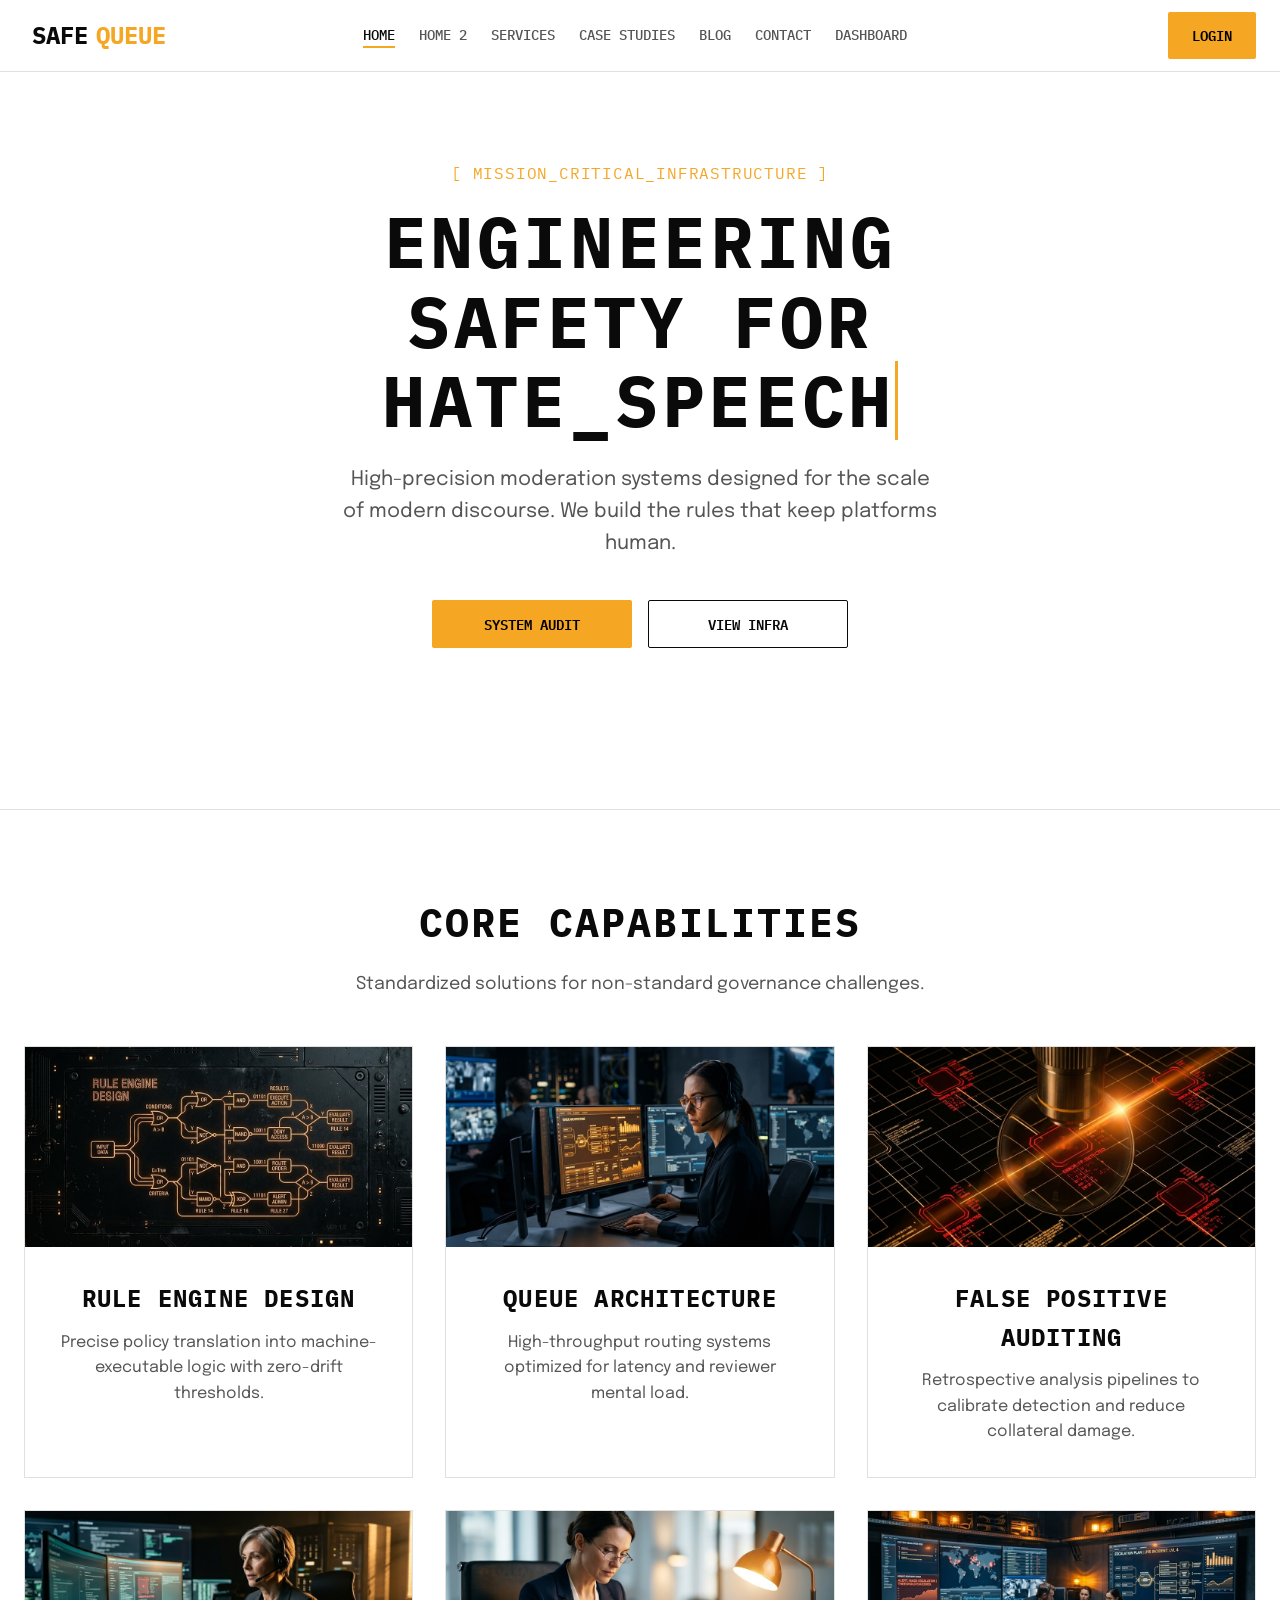
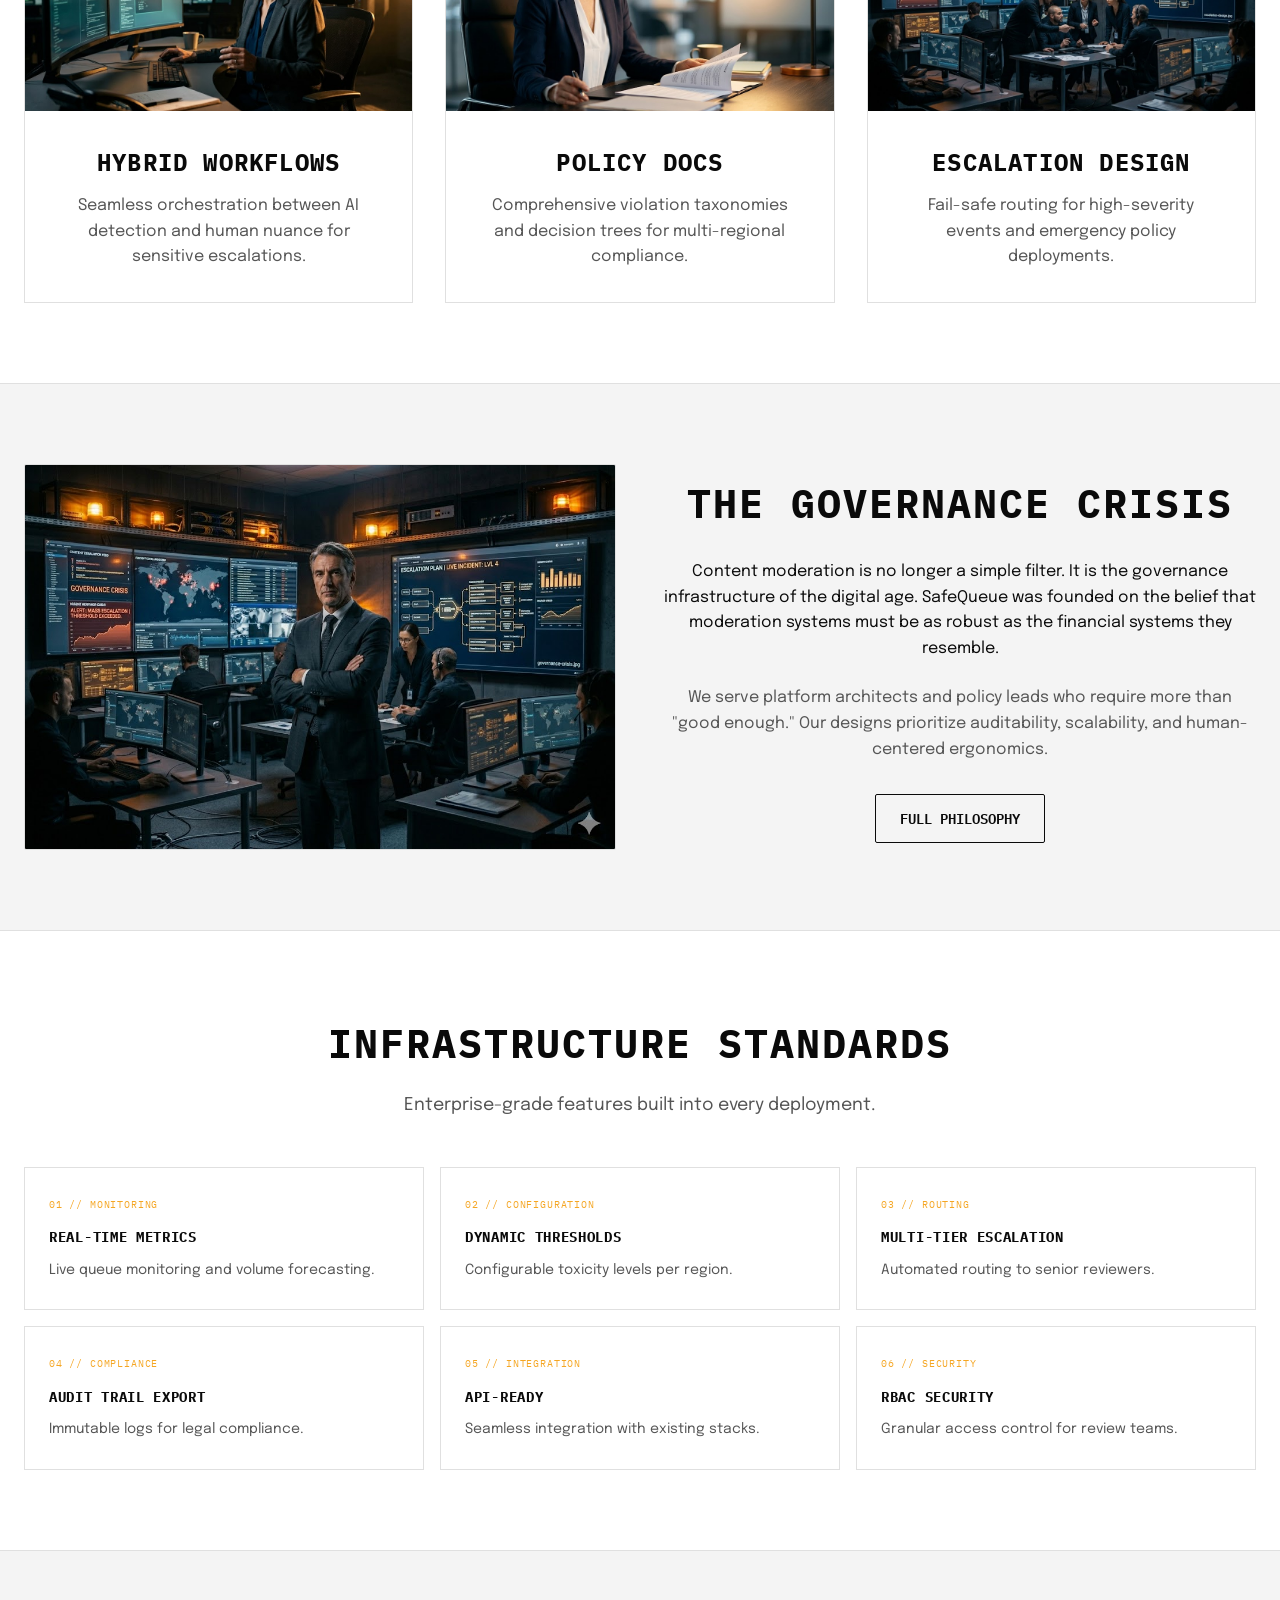
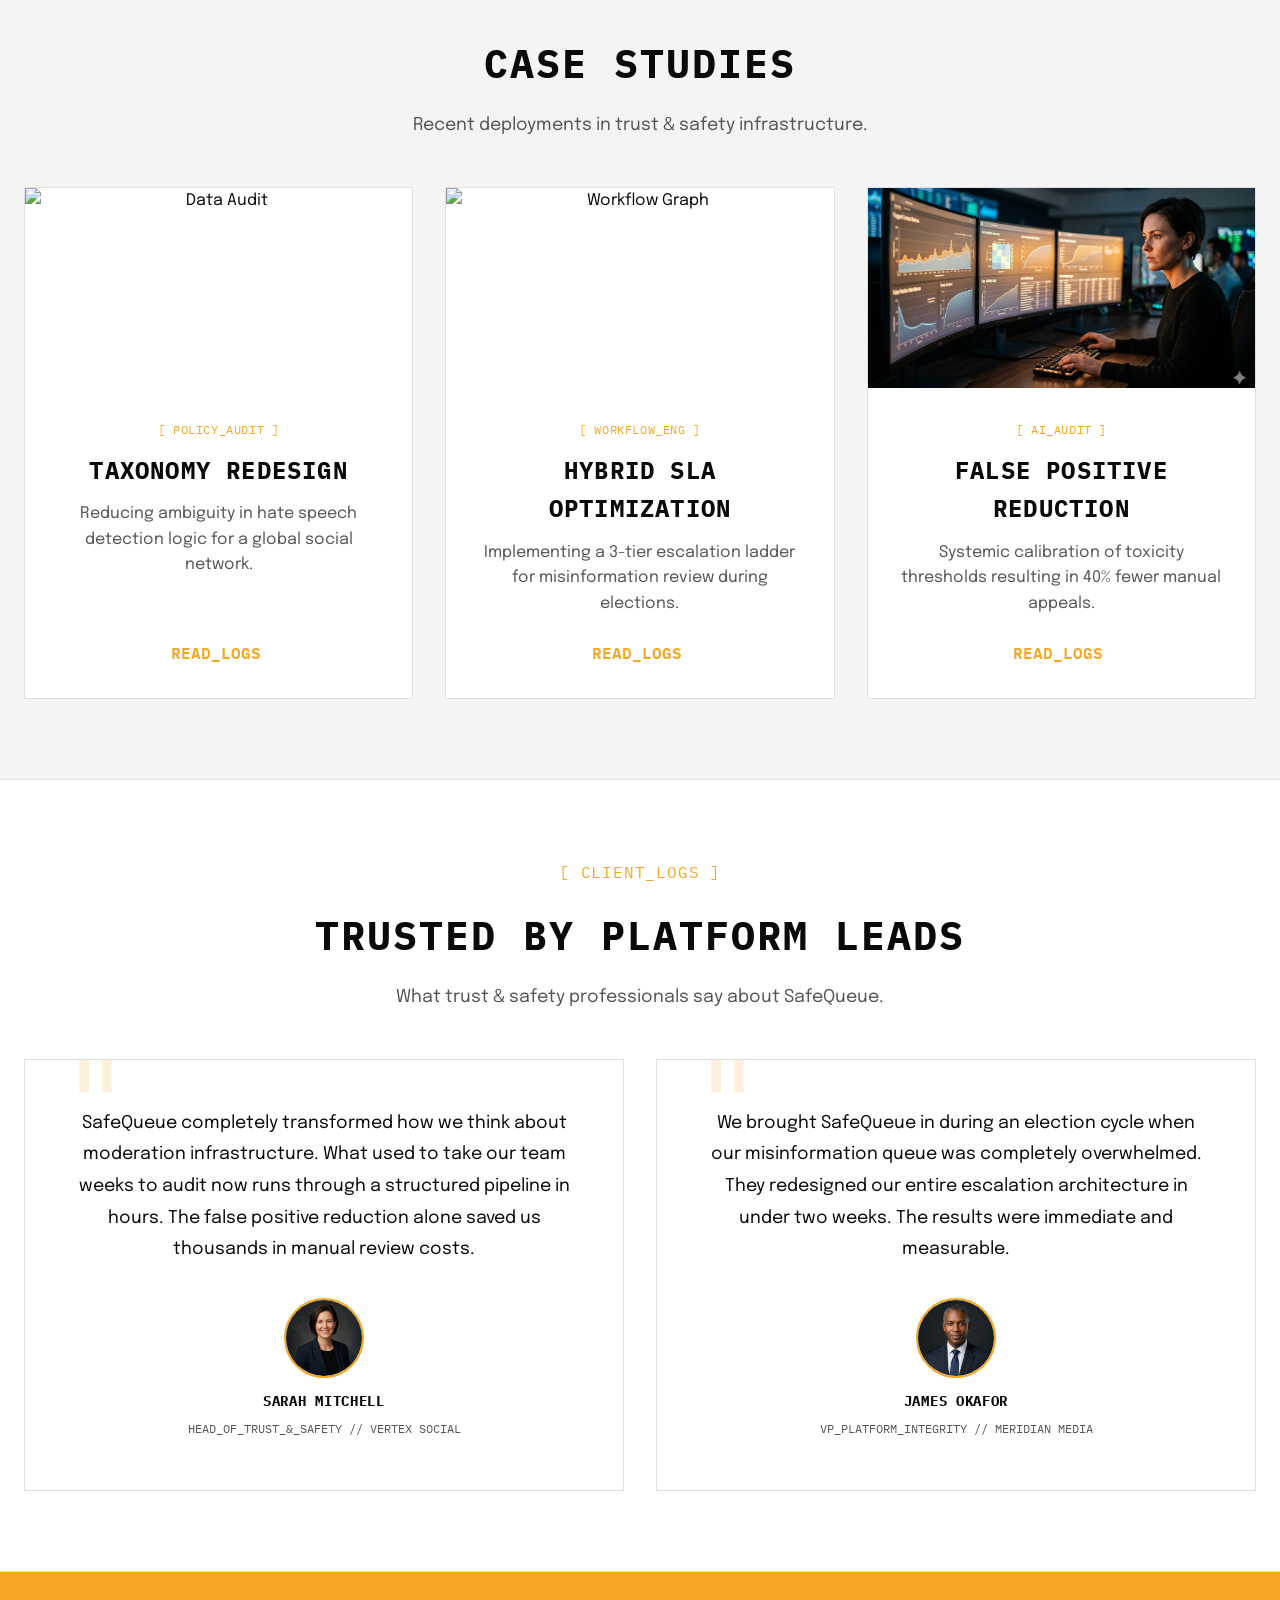
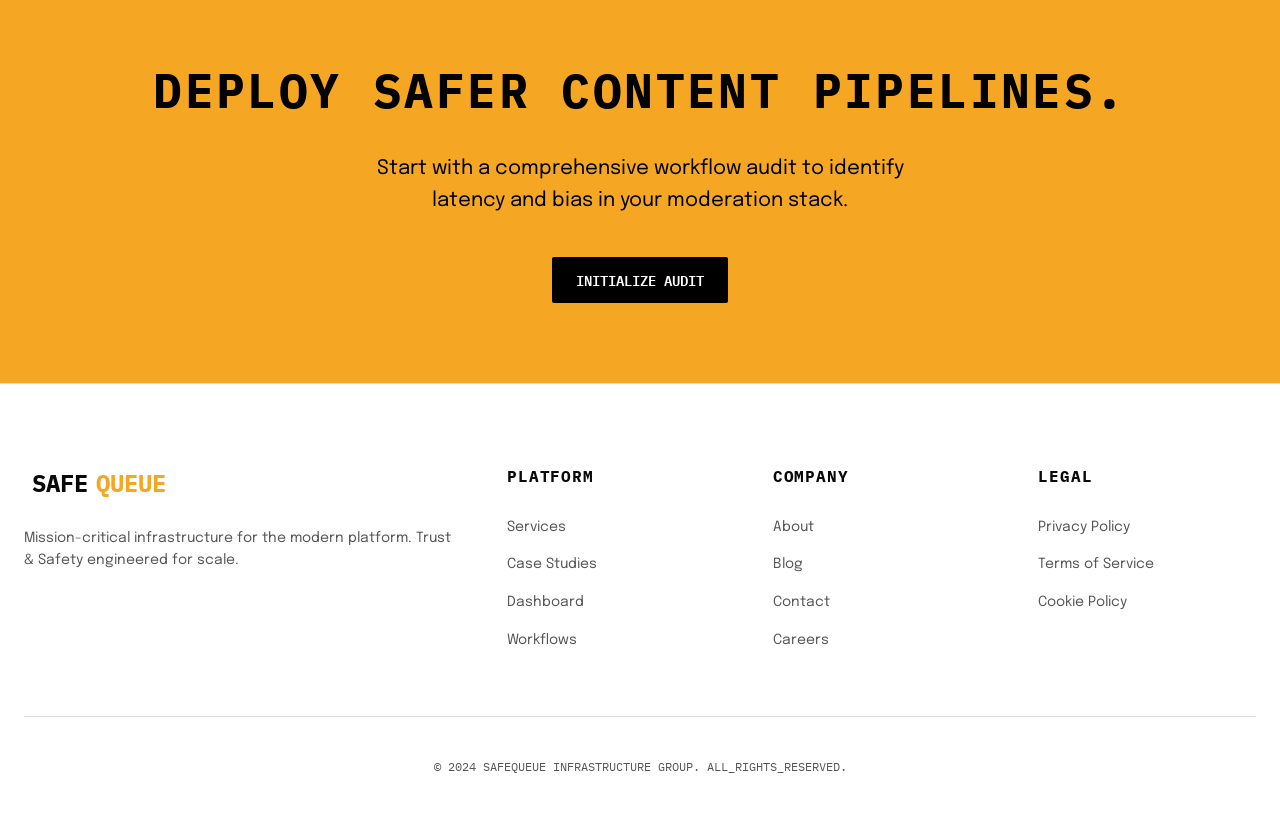
==== index.html @ 22e78319 "first" ====
<!DOCTYPE html>
<html lang="en">

<head>
    <meta charset="UTF-8">
    <meta name="viewport" content="width=device-width, initial-scale=1.0">
    <title>SafeQueue | Industrial Content Moderation System Design</title>
    <meta name="description"
        content="SafeQueue provides mission-critical content moderation infrastructure and hybrid human-AI workflow design for platform safety.">

    <!-- Fonts & Icons -->
    <script src="https://unpkg.com/@phosphor-icons/web"></script>
    <link rel="stylesheet" href="assets/css/style.css">
    <link rel="stylesheet" href="assets/css/rtl.css">
</head>

<body>

    <!-- Navbar -->
    <nav class="navbar">
        <div class="container">
            <a href="index.html" class="logo">
                <i class="ph-bold ph-shield-check"></i>
                SAFE<span>QUEUE</span>
            </a>

            <ul class="nav-links">
                <li><a href="index.html" class="nav-link active">Home</a></li>
                <li><a href="home2.html" class="nav-link">Home 2</a></li>
                <li><a href="services.html" class="nav-link">Services</a></li>
                <li><a href="case-studies.html" class="nav-link">Case Studies</a></li>

                <li><a href="blog.html" class="nav-link">Blog</a></li>
                <li><a href="contact.html" class="nav-link">Contact</a></li>
                <li><a href="dashboard.html" class="nav-link">Dashboard</a></li>
            </ul>

            <div class="nav-actions">
                <button class="icon-btn theme-toggle" aria-label="Toggle Theme">
                    <i class="ph ph-moon"></i>
                </button>
                <button class="icon-btn rtl-toggle" aria-label="Toggle RTL">
                    <i class="ph ph-arrows-left-right"></i>
                </button>
                <a href="login.html" class="btn btn-primary">Login</a>
                <button class="icon-btn hamburger-btn" aria-label="Open Menu">
                    <i class="ph ph-list"></i>
                </button>
            </div>
        </div>
    </nav>

    <!-- Mobile Drawer -->
    <div class="drawer-overlay"></div>
    <div class="drawer">
        <button class="icon-btn drawer-close" style="align-self: flex-end;">
            <i class="ph ph-x"></i>
        </button>
        <div class="drawer-links">
            <a href="index.html" class="drawer-link active">Home</a>
            <a href="home2.html" class="drawer-link">Home 2</a>
            <a href="services.html" class="drawer-link">Services</a>
            <a href="case-studies.html" class="drawer-link">Case Studies</a>
            <a href="blog.html" class="drawer-link">Blog</a>
            <a href="contact.html" class="drawer-link">Contact</a>
            <a href="dashboard.html" class="drawer-link">Dashboard</a>
            <a href="login.html" class="btn btn-primary" style="margin-top: 24px; text-align: center;">Login</a>
        </div>
        <div class="drawer-actions" style="margin-top: auto; display: flex; gap: 16px;">
            <button class="icon-btn theme-toggle"><i class="ph ph-moon"></i></button>
            <button class="icon-btn rtl-toggle"><i class="ph ph-arrows-left-right"></i></button>
        </div>
    </div>

    <main>
        <!-- Hero Section -->
        <section class="hero"
            style="min-height: 90vh; display: flex; align-items: center; background-color: var(--bg-primary); border-bottom: var(--border);">
            <div class="container">
                <div style="max-width: 800px; margin: 0 auto; text-align: center;">
                    <p class="font-mono hero-tag"
                        style="color: var(--color-primary); margin-bottom: 16px; font-size: clamp(0.75rem, 4vw, 1rem);">
                        [
                        MISSION_CRITICAL_INFRASTRUCTURE ]</p>
                    <h1 class="hero-title"
                        style="font-size: clamp(1.8rem, 8vw, 4.5rem); line-height: 1.1; margin-bottom: 24px;">
                        Engineering Safety for <br>
                        <span class="typewriter-text" id="typewriter"></span>
                    </h1>
                    <p
                        style="font-size: 1.25rem; color: var(--text-secondary); margin-bottom: 40px; max-width: 600px; margin-left: auto; margin-right: auto;">
                        High-precision moderation systems designed for the scale of modern discourse.
                        We build the rules that keep platforms human.
                    </p>
                    <div style="display: flex; gap: 16px; flex-wrap: wrap; justify-content: center;">
                        <a href="services.html" class="btn btn-primary" style="width: 200px;">System Audit</a>
                        <a href="case-studies.html" class="btn btn-outline" style="width: 200px;">View
                            Infra</a>
                    </div>
                </div>
            </div>
        </section>

        <!-- Services Overview -->
        <section class="services">
            <div class="container">
                <div class="section-header">
                    <h2>Core Capabilities</h2>
                    <p>Standardized solutions for non-standard governance challenges.</p>
                </div>
                <div class="card-grid">
                    <div class="card" style="padding: 0; align-items: stretch; text-align: center; overflow: hidden;">
                        <img src="assets/images/rule-engine.jpg" alt="Rule Engine Design"
                            style="width: 100%; height: 200px; object-fit: cover;">
                        <div style="padding: 32px;">
                            <h3 style="margin-bottom: 12px;">Rule Engine Design</h3>
                            <p>Precise policy translation into machine-executable logic with zero-drift thresholds.</p>
                        </div>
                    </div>
                    <div class="card" style="padding: 0; align-items: stretch; text-align: center; overflow: hidden;">
                        <img src="assets/images/queue-architecture.jpg" alt="Queue Architecture"
                            style="width: 100%; height: 200px; object-fit: cover;">
                        <div style="padding: 32px;">
                            <h3 style="margin-bottom: 12px;">Queue Architecture</h3>
                            <p>High-throughput routing systems optimized for latency and reviewer mental load.</p>
                        </div>
                    </div>
                    <div class="card" style="padding: 0; align-items: stretch; text-align: center; overflow: hidden;">
                        <img src="assets/images/false-positive.jpg" alt="False Positive Auditing"
                            style="width: 100%; height: 200px; object-fit: cover;">
                        <div style="padding: 32px;">
                            <h3 style="margin-bottom: 12px;">False Positive Auditing</h3>
                            <p>Retrospective analysis pipelines to calibrate detection and reduce collateral damage.</p>
                        </div>
                    </div>
                    <div class="card" style="padding: 0; align-items: stretch; text-align: center; overflow: hidden;">
                        <img src="assets/images/hybrid-workflows.jpg" alt="Hybrid Workflows"
                            style="width: 100%; height: 200px; object-fit: cover;">
                        <div style="padding: 32px;">
                            <h3 style="margin-bottom: 12px;">Hybrid Workflows</h3>
                            <p>Seamless orchestration between AI detection and human nuance for sensitive escalations.
                            </p>
                        </div>
                    </div>
                    <div class="card" style="padding: 0; align-items: stretch; text-align: center; overflow: hidden;">
                        <img src="assets/images/policy-docs.jpg" alt="Policy Docs"
                            style="width: 100%; height: 200px; object-fit: cover;">
                        <div style="padding: 32px;">
                            <h3 style="margin-bottom: 12px;">Policy Docs</h3>
                            <p>Comprehensive violation taxonomies and decision trees for multi-regional compliance.</p>
                        </div>
                    </div>
                    <div class="card" style="padding: 0; align-items: stretch; text-align: center; overflow: hidden;">
                        <img src="assets/images/escalation-design.jpg" alt="Escalation Design"
                            style="width: 100%; height: 200px; object-fit: cover;">
                        <div style="padding: 32px;">
                            <h3 style="margin-bottom: 12px;">Escalation Design</h3>
                            <p>Fail-safe routing for high-severity events and emergency policy deployments.</p>
                        </div>
                    </div>
                </div>
            </div>
        </section>

        <!-- About / Mission -->
        <section
            style="background-color: var(--bg-secondary); border-top: var(--border); border-bottom: var(--border);">
            <div class="container"
                style="display: grid; grid-template-columns: repeat(auto-fit, minmax(300px, 1fr)); gap: 48px; align-items: center;">
                <div>
                    <img src="assets/images/governance-crisis.jpg" alt="The Governance Crisis"
                        style="border: var(--border); border-radius: var(--radius);">
                </div>
                <div style="text-align: center;">
                    <h2 style="font-size: 2.5rem; margin-bottom: 24px;">The Governance Crisis</h2>
                    <p style="margin-bottom: 24px;">
                        Content moderation is no longer a simple filter. It is the governance infrastructure of the
                        digital age. SafeQueue was founded on the belief that moderation systems must be as robust as
                        the financial systems they resemble.
                    </p>
                    <p style="margin-bottom: 32px; color: var(--text-secondary);">
                        We serve platform architects and policy leads who require more than "good enough." Our designs
                        prioritize auditability, scalability, and human-centered ergonomics.
                    </p>
                    <a href="about.html" class="btn btn-outline">Full Philosophy</a>
                </div>
            </div>
        </section>
        <!-- Platform Features -->
        <section>
            <div class="container">
                <div class="section-header">
                    <h2>Infrastructure Standards</h2>
                    <p>Enterprise-grade features built into every deployment.</p>
                </div>
                <div class="grid-3-col">

                    <div class="feat-card">
                        <span class="feat-num">01 // MONITORING</span>
                        <h4 class="feat-title">Real-time Metrics</h4>
                        <p class="feat-desc">Live queue monitoring and volume forecasting.</p>
                    </div>
                    <div class="feat-card">
                        <span class="feat-num">02 // CONFIGURATION</span>
                        <h4 class="feat-title">Dynamic Thresholds</h4>
                        <p class="feat-desc">Configurable toxicity levels per region.</p>
                    </div>
                    <div class="feat-card">
                        <span class="feat-num">03 // ROUTING</span>
                        <h4 class="feat-title">Multi-tier Escalation</h4>
                        <p class="feat-desc">Automated routing to senior reviewers.</p>
                    </div>
                    <div class="feat-card">
                        <span class="feat-num">04 // COMPLIANCE</span>
                        <h4 class="feat-title">Audit Trail Export</h4>
                        <p class="feat-desc">Immutable logs for legal compliance.</p>
                    </div>
                    <div class="feat-card">
                        <span class="feat-num">05 // INTEGRATION</span>
                        <h4 class="feat-title">API-Ready</h4>
                        <p class="feat-desc">Seamless integration with existing stacks.</p>
                    </div>
                    <div class="feat-card">
                        <span class="feat-num">06 // SECURITY</span>
                        <h4 class="feat-title">RBAC Security</h4>
                        <p class="feat-desc">Granular access control for review teams.</p>
                    </div>

                </div>
            </div>
        </section>
        <!-- Portfolio Preview -->
        <section style="background-color: var(--bg-secondary); border-top: var(--border);">
            <div class="container">
                <div class="section-header">
                    <h2>Case Studies</h2>
                    <p>Recent deployments in trust & safety infrastructure.</p>
                </div>
                <div class="card-grid portfolio-grid">
                    <div class="card"
                        style="padding: 0; align-items: stretch; text-align: center; overflow: hidden; display: flex; flex-direction: column;">
                        <img src="https://images.unsplash.com/photo-1551288049-bebda4e38f71?auto=format&fit=crop&q=80&w=800"
                            alt="Data Audit" style="width: 100%; height: 200px; object-fit: cover;">
                        <div
                            style="padding: 32px; display: flex; flex-direction: column; flex: 1; align-items: center;">
                            <span class="font-mono" style="font-size: 0.75rem; color: var(--color-primary);">[
                                POLICY_AUDIT ]</span>
                            <h3 style="margin: 12px 0;">Taxonomy Redesign</h3>
                            <p style="margin-bottom: 24px; flex: 1;">Reducing ambiguity in hate speech detection logic
                                for a global social network.</p>
                            <a href="case-studies.html" class="read-logs-link">READ_LOGS <i
                                    class="ph ph-arrow-right"></i></a>
                        </div>
                    </div>
                    <div class="card"
                        style="padding: 0; align-items: stretch; text-align: center; overflow: hidden; display: flex; flex-direction: column;">
                        <img src="https://images.unsplash.com/photo-1460925895917-afdab827c52f?auto=format&fit=crop&q=80&w=800"
                            alt="Workflow Graph" style="width: 100%; height: 200px; object-fit: cover;">
                        <div
                            style="padding: 32px; display: flex; flex-direction: column; flex: 1; align-items: center;">
                            <span class="font-mono" style="font-size: 0.75rem; color: var(--color-primary);">[
                                WORKFLOW_ENG ]</span>
                            <h3 style="margin: 12px 0;">Hybrid SLA Optimization</h3>
                            <p style="margin-bottom: 24px; flex: 1;">Implementing a 3-tier escalation ladder for
                                misinformation review during elections.</p>
                            <a href="case-studies.html" class="read-logs-link">READ_LOGS <i
                                    class="ph ph-arrow-right"></i></a>
                        </div>
                    </div>
                    <div class="card"
                        style="padding: 0; align-items: stretch; text-align: center; overflow: hidden; display: flex; flex-direction: column;">
                        <img src="assets/images/false-positive-reduction.jpg" alt="False Positive Reduction"
                            style="width: 100%; height: 200px; object-fit: cover;">
                        <div
                            style="padding: 32px; display: flex; flex-direction: column; flex: 1; align-items: center;">
                            <span class="font-mono" style="font-size: 0.75rem; color: var(--color-primary);">[ AI_AUDIT
                                ]</span>
                            <h3 style="margin: 12px 0;">False Positive Reduction</h3>
                            <p style="margin-bottom: 24px; flex: 1;">Systemic calibration of toxicity thresholds
                                resulting in 40% fewer manual appeals.</p>
                            <a href="case-studies.html" class="read-logs-link">READ_LOGS <i
                                    class="ph ph-arrow-right"></i></a>
                        </div>
                    </div>
                </div>
            </div>
        </section>

        <!-- Testimonials -->
        <section style="border-top: var(--border); border-bottom: var(--border);">
            <div class="container">
                <div class="section-header">
                    <span class="font-mono" style="color: var(--color-primary);">[ CLIENT_LOGS ]</span>
                    <h2 style="margin-top: 16px;">Trusted by Platform Leads</h2>
                    <p>What trust & safety professionals say about SafeQueue.</p>
                </div>
                <div
                    style="display: grid; grid-template-columns: repeat(auto-fit, minmax(300px, 1fr)); gap: 32px; align-items: stretch;">

                    <div class="testimonial-card" style="text-align: center; display: flex; flex-direction: column;">
                        <p class="testimonial-quote" style="flex: 1;">
                            SafeQueue completely transformed how we think about moderation infrastructure. What used to
                            take our team weeks to audit now runs through a structured pipeline in hours. The false
                            positive reduction alone saved us thousands in manual review costs.
                        </p>
                        <div class="testimonial-author" style="flex-direction: column; align-items: center; gap: 12px;">
                            <img src="assets/images/testimonial-sarah.jpg" alt="Sarah Mitchell">
                            <div class="testimonial-author-info">
                                <h4>Sarah Mitchell</h4>
                                <span>HEAD_OF_TRUST_&_SAFETY // VERTEX SOCIAL</span>
                            </div>
                        </div>
                    </div>

                    <div class="testimonial-card" style="text-align: center; display: flex; flex-direction: column;">
                        <p class="testimonial-quote" style="flex: 1;">
                            We brought SafeQueue in during an election cycle when our misinformation queue was
                            completely overwhelmed. They redesigned our entire escalation architecture in under two
                            weeks. The results were immediate and measurable.
                        </p>
                        <div class="testimonial-author" style="flex-direction: column; align-items: center; gap: 12px;">
                            <img src="assets/images/testimonial-james.jpg" alt="James Okafor">
                            <div class="testimonial-author-info">
                                <h4>James Okafor</h4>
                                <span>VP_PLATFORM_INTEGRITY // MERIDIAN MEDIA</span>
                            </div>
                        </div>
                    </div>

                </div>
            </div>
        </section>
        <!-- CTA Section -->
        <section style="background-color: var(--color-primary); color: #000; text-align: center;">
            <div class="container">
                <h2 style="font-size: clamp(2rem, 6vw, 3rem); margin-bottom: 24px;">Deploy safer content pipelines.</h2>
                <p
                    style="font-size: 1.25rem; margin-bottom: 40px; max-width: 600px; margin-left: auto; margin-right: auto;">
                    Start with a comprehensive workflow audit to identify latency and bias in your moderation stack.
                </p>
                <a href="contact.html" class="btn cta-btn">Initialize Audit</a>
            </div>
        </section>
    </main>

    <!-- Footer -->
    <footer class="footer">
        <div class="container">
            <div class="footer-grid">
                <div class="footer-col">
                    <a href="index.html" class="logo" style="margin-bottom: 24px;">
                        <i class="ph-bold ph-shield-check"></i>
                        SAFE<span>QUEUE</span>
                    </a>
                    <p style="color: var(--text-secondary); font-size: 0.875rem; margin-bottom: 24px;">
                        Mission-critical infrastructure for the modern platform. Trust & Safety engineered for scale.
                    </p>
                    <div style="display: flex; gap: 16px;">
                        <a href="#" class="icon-btn"><i class="ph ph-linkedin-logo"></i></a>
                        <a href="#" class="icon-btn"><i class="ph ph-github-logo"></i></a>
                        <a href="#" class="icon-btn"><i class="ph ph-twitter-logo"></i></a>
                    </div>
                </div>
                <div class="footer-col">
                    <h4>PLATFORM</h4>
                    <ul class="footer-links">
                        <li><a href="services.html" class="footer-link">Services</a></li>
                        <li><a href="case-studies.html" class="footer-link">Case Studies</a></li>
                        <li><a href="dashboard.html" class="footer-link">Dashboard</a></li>
                        <li><a href="dashboard.html" class="footer-link">Workflows</a></li>
                    </ul>
                </div>
                <div class="footer-col">
                    <h4>COMPANY</h4>
                    <ul class="footer-links">
                        <li><a href="about.html" class="footer-link">About</a></li>
                        <li><a href="blog.html" class="footer-link">Blog</a></li>
                        <li><a href="contact.html" class="footer-link">Contact</a></li>
                        <li><a href="#" class="footer-link">Careers</a></li>
                    </ul>
                </div>
                <div class="footer-col">
                    <h4>LEGAL</h4>
                    <ul class="footer-links">
                        <li><a href="#" class="footer-link">Privacy Policy</a></li>
                        <li><a href="#" class="footer-link">Terms of Service</a></li>
                        <li><a href="#" class="footer-link">Cookie Policy</a></li>
                    </ul>
                </div>
            </div>
            <div class="footer-bottom">
                <p>&copy; 2024 SAFEQUEUE INFRASTRUCTURE GROUP. ALL_RIGHTS_RESERVED.</p>
            </div>
        </div>
    </footer>

    <script src="assets/js/main.js"></script>
    <script>
        // Typewriter Effect
        const words = ["HATE_SPEECH", "MISINFORMATION", "CSAM_DETECTION", "HARASSMENT"];
        let wordIndex = 0;
        let charIndex = 0;
        let isDeleting = false;
        const typewriterElement = document.getElementById('typewriter');

        function type() {
            const currentWord = words[wordIndex];
            if (isDeleting) {
                charIndex--;
            } else {
                charIndex++;
            }

            typewriterElement.textContent = currentWord.substring(0, charIndex);

            let typeSpeed = 150;
            if (isDeleting) typeSpeed /= 2;

            if (!isDeleting && charIndex === currentWord.length) {
                typeSpeed = 2000;
                isDeleting = true;
            } else if (isDeleting && charIndex === 0) {
                isDeleting = false;
                wordIndex = (wordIndex + 1) % words.length;
                typeSpeed = 500;
            }

            setTimeout(type, typeSpeed);
        }

        document.addEventListener('DOMContentLoaded', type);
    </script>
</body>

</html>
---- assets/css/style.css ----
/* 
  SafeQueue - Industrial/Utilitarian Design System
  Maintained by: Senior UI/UX Designer & Frontend Developer
*/

@import url('https://fonts.googleapis.com/css2?family=IBM+Plex+Mono:wght@400;500;600&family=Epilogue:wght@300;400;500;600;700&display=swap');

:root {
  /* Colors */
  --bg-primary: #FFFFFF;
  --bg-secondary: #F4F4F4;
  --text-primary: #0A0A0A;
  --text-secondary: #555555;
  --color-primary: #F5A623;
  /* Electric Amber */
  --color-accent: #00C48C;
  /* Safety Green */
  --color-error: #E63946;
  /* Alert Red */

  /* Borders & Spacing */
  --border: 1px solid #E0E0E0;
  --border-dim: 1px solid #F0F0F0;
  --radius: 2px;
  /* Sharp, Industrial */
  --shadow: 0 4px 12px rgba(0, 0, 0, 0.05);
  --gap: 8px;
  /* Base unit */

  /* Typography */
  --font-display: 'IBM Plex Mono', monospace;
  --font-body: 'Epilogue', sans-serif;

  /* Transitions */
  --transition: 0.3s cubic-bezier(0.25, 0.46, 0.45, 0.94);
}

[data-theme="dark"] {
  --bg-primary: #000000;
  --bg-secondary: #111111;
  --text-primary: #F0F0F0;
  --text-secondary: #888888;
  --border: 1px solid #222222;
  --border-dim: 1px solid #1A1A1A;
  --shadow: 0 4px 12px rgba(0, 0, 0, 0.6);
}

/* Base Reset */
* {
  margin: 0;
  padding: 0;
  box-sizing: border-box;
  transition: background-color var(--transition), color var(--transition), border-color var(--transition);
}

html {
  scroll-behavior: smooth;
  font-size: 16px;
}

body {
  background-color: var(--bg-primary);
  color: var(--text-primary);
  font-family: var(--font-body);
  line-height: 1.6;
  overflow-x: hidden;
}

h1,
h2,
h3,
h4,
.font-mono {
  font-family: var(--font-display);
  text-transform: uppercase;
  letter-spacing: 0.05em;
}

a {
  text-decoration: none;
  color: inherit;
  transition: var(--transition);
}

ul {
  list-style: none;
}

img {
  max-width: 100%;
  display: block;
}

button,
.btn {
  cursor: pointer;
  border: none;
  outline: none;
  font-family: var(--font-display);
  font-weight: 600;
  padding: 12px 24px;
  border-radius: var(--radius);
  transition: var(--transition);
  display: inline-flex;
  align-items: center;
  justify-content: center;
  gap: 8px;
  text-transform: uppercase;
  font-size: 0.875rem;
}

.btn-primary {
  background-color: var(--color-primary);
  color: #000;
}

.btn-primary:hover {
  filter: brightness(1.1);
  transform: translateY(-2px);
}

.btn-outline {
  background-color: transparent;
  border: 1px solid var(--text-primary);
  color: var(--text-primary);
}

.btn-outline:hover {
  background-color: var(--text-primary);
  color: var(--bg-primary);
}

/* Layout Utilities */
.container {
  max-width: 1280px;
  margin: 0 auto;
  padding: 0 24px;
}

section {
  padding: 80px 0;
}

.section-header {
  text-align: center;
  margin-bottom: 48px;
  max-width: 700px;
  margin-left: auto;
  margin-right: auto;
}

.section-header h2 {
  font-size: 2.5rem;
  margin-bottom: 16px;
}

.section-header p {
  color: var(--text-secondary);
  font-size: 1.1rem;
}

/* Navbar */
.navbar {
  position: fixed;
  top: 0;
  left: 0;
  width: 100%;
  height: 72px;
  background-color: var(--bg-primary);
  border-bottom: var(--border);
  z-index: 1000;
  display: flex;
  align-items: center;
  backdrop-filter: blur(8px);
}

.navbar .container {
  display: flex;
  justify-content: space-between;
  align-items: center;
  width: 100%;
}

.logo {
  font-family: var(--font-display);
  font-weight: 700;
  font-size: 1.5rem;
  display: flex;
  align-items: center;
  gap: 8px;
}

.logo span {
  color: var(--color-primary);
}

.nav-links {
  display: flex;
  gap: 24px;
  align-items: center;
}

.nav-link {
  font-family: var(--font-display);
  font-size: 0.875rem;
  font-weight: 500;
  text-transform: uppercase;
  color: var(--text-secondary);
  position: relative;
}

.nav-link:hover,
.nav-link.active {
  color: var(--text-primary);
}

.nav-link.active::after {
  content: '';
  position: absolute;
  bottom: -4px;
  inset-inline-start: 0;
  width: 100%;
  height: 2px;
  background-color: var(--color-primary);
}

.nav-actions {
  display: flex;
  align-items: center;
  gap: 16px;
}

.icon-btn {
  background: none;
  border: none;
  color: var(--text-primary);
  font-size: 1.25rem;
  display: flex;
  align-items: center;
  justify-content: center;
  padding: 8px;
  border-radius: var(--radius);
}

.icon-btn:hover {
  background-color: var(--bg-secondary);
}

/* Hamburger & Drawer */
.hamburger-btn {
  display: none;
}

.drawer {
  position: fixed;
  top: 0;
  right: -100%;
  width: 300px;
  height: 100%;
  background-color: var(--bg-primary);
  box-shadow: var(--shadow);
  z-index: 2000;
  padding: 40px 24px;
  transition: right 0.4s ease;
  display: flex;
  flex-direction: column;
  gap: 32px;
}

[dir="rtl"] .drawer {
  right: auto;
  left: -100%;
  transition: left 0.4s ease;
}

.drawer.open {
  right: 0;
}

[dir="rtl"] .drawer.open {
  left: 0;
}

.drawer-overlay {
  position: fixed;
  top: 0;
  left: 0;
  width: 100%;
  height: 100%;
  background-color: rgba(0, 0, 0, 0.5);
  backdrop-filter: blur(4px);
  z-index: 1500;
  display: none;
}

.drawer-overlay.active {
  display: block;
}

.drawer-links {
  display: flex;
  flex-direction: column;
  gap: 20px;
}

.drawer-link {
  font-family: var(--font-display);
  font-size: 1.25rem;
  text-transform: uppercase;
}

/* Cards */
.card-grid {
  display: grid;
  grid-template-columns: repeat(auto-fit, minmax(300px, 1fr));
  gap: 32px;
}

.engagement-grid,
.process-grid,
.outcomes-grid,
.contact-grid {
  display: grid;
  grid-template-columns: repeat(3, 1fr);
  gap: 24px;
}

.outcomes-grid {
  grid-template-columns: 1fr 1fr;
  gap: 64px;
  align-items: center;
}

.contact-grid {
  grid-template-columns: 1fr 1fr;
  gap: 80px;
  align-items: start;
}

.card {
  background-color: var(--bg-primary);
  border: var(--border);
  padding: 40px;
  display: flex;
  flex-direction: column;
  align-items: center;
  text-align: center;
  height: 100%;
}

.card:hover {
  border-color: var(--color-primary);
}

.card-icon {
  font-size: 2.5rem;
  color: var(--color-primary);
  margin-bottom: 24px;
}

.card h3 {
  font-size: 1.5rem;
  margin-bottom: 16px;
}

.card p {
  color: var(--text-secondary);
}

/* Footer */
.footer {
  background-color: var(--bg-primary);
  border-top: var(--border);
  padding-top: 80px;
  padding-bottom: 40px;
}

.footer-grid {
  display: grid;
  grid-template-columns: 2fr 1fr 1fr 1fr;
  gap: 48px;
  margin-bottom: 64px;
}

.footer-col h4 {
  margin-bottom: 24px;
  font-size: 1rem;
}

.footer-links {
  display: flex;
  flex-direction: column;
  gap: 12px;
}

.footer-link {
  color: var(--text-secondary);
  font-size: 0.875rem;
}

.footer-link:hover {
  color: var(--color-primary);
}

.footer-bottom {
  border-top: var(--border);
  padding-top: 40px;
  text-align: center;
  color: var(--text-secondary);
  font-family: var(--font-display);
  font-size: 0.75rem;
}

/* Auth Pages */
.auth-wrapper {
  min-height: 100vh;
  display: flex;
  align-items: center;
  justify-content: center;
  padding: 24px;
}

.auth-card {
  width: 100%;
  max-width: 400px;
  background-color: var(--bg-primary);
  border: var(--border);
  padding: 40px;
}

.auth-header {
  text-align: center;
  margin-bottom: 32px;
}

.form-group {
  margin-bottom: 20px;
}

.form-group label {
  display: block;
  font-family: var(--font-display);
  font-size: 0.75rem;
  margin-bottom: 8px;
  text-transform: uppercase;
}

.form-input {
  width: 100%;
  padding: 12px;
  border: var(--border);
  background-color: var(--bg-secondary);
  color: var(--text-primary);
  font-family: var(--font-body);
  border-radius: var(--radius);
}

.form-input:focus {
  outline: none;
  border-color: var(--color-primary);
}

.auth-divider {
  display: flex;
  align-items: center;
  gap: 16px;
  margin: 24px 0;
  color: var(--text-secondary);
  font-size: 0.75rem;
  text-transform: uppercase;
  font-family: var(--font-display);
}

.auth-divider::before,
.auth-divider::after {
  content: '';
  flex: 1;
  height: 1px;
  background-color: var(--border-dim);
}

.social-auth {
  display: flex;
  flex-direction: column;
  gap: 12px;
}

.google-btn {
  background-color: #fff;
  color: #000;
  border: 1px solid #ddd;
}

.google-btn:hover {
  background-color: #f8f8f8;
  border-color: #ccc;
  transform: translateY(-2px);
}

.apple-btn {
  background-color: #000;
  color: #fff;
  border: 1px solid #000;
}

.apple-btn:hover {
  filter: brightness(0.9);
  transform: translateY(-2px);
}

[data-theme="dark"] .apple-btn {
  background-color: #fff;
  color: #000;
  border: 1px solid #fff;
}

[data-theme="dark"] .apple-btn:hover {
  filter: brightness(1.1);
  transform: translateY(-2px);
}

.auth-link {
  color: var(--color-primary);
  text-decoration: none;
  font-weight: 500;
  transition: var(--transition);
}

.auth-link:hover {
  text-decoration: underline;
  filter: brightness(1.1);
}

.auth-card p a:hover {
  text-decoration: underline;
  filter: brightness(1.2);
}

.email-btn {
  background-color: var(--bg-secondary);
  color: var(--text-primary);
}

/* Animations */
@keyframes blink {
  50% {
    border-color: transparent;
  }
}

.typewriter-text {
  display: inline-block;
  border-right: 3px solid var(--color-primary);
  animation: blink 0.75s step-end infinite;
}

/* Responsive */
@media (max-width: 1024px) {
  .nav-links {
    display: none;
  }

  .nav-actions .btn {
    display: none;
  }

  .hamburger-btn {
    display: flex;
  }

  .footer-grid {
    grid-template-columns: 1fr 1fr;
  }

  .features-grid,
  .portfolio-grid,
  .process-grid {
    grid-template-columns: repeat(3, 1fr);
  }
}

@media (min-width: 1025px) {
  .hamburger-btn {
    display: none;
  }

  .drawer-actions {
    display: none;
  }
}

@media (max-width: 768px) {
  .section-header h2 {
    font-size: 2rem;
  }

  .footer-grid {
    grid-template-columns: 1fr;
    text-align: center;
  }

  .footer-links {
    align-items: center;
  }

  .features-grid,
  .portfolio-grid,
  .process-grid,
  .contact-grid {
    grid-template-columns: repeat(2, 1fr);
  }

  .contact-grid {
    grid-template-columns: 1fr;
    gap: 48px;
  }

  .features-grid .card:nth-child(3),
  .portfolio-grid .card:nth-child(3),
  .process-grid .process-image-card:nth-child(3) {
    grid-column: 1 / span 2;
    width: calc(50% - 16px);
    margin-inline: auto;
  }

  .outcomes-grid {
    grid-template-columns: 1fr;
    gap: 32px;
  }
}

@media (max-width: 360px) {
  .container {
    padding: 0 16px;
  }

  .hero-title {
    font-size: 1.8rem !important;
  }

  .features-grid,
  .portfolio-grid,
  .process-grid {
    grid-template-columns: 1fr;
  }

  .features-grid .card:nth-child(3),
  .portfolio-grid .card:nth-child(3),
  .process-grid .process-image-card:nth-child(3) {
    grid-column: auto;
    width: 100%;
  }

  .engagement-grid {
    grid-template-columns: 1fr;
  }

  .outcome-row {
    flex-direction: column;
    align-items: flex-start;
    gap: 16px;
  }

  .outcome-row div:last-child {
    text-align: left !important;
  }

  .outcome-desc {
    max-width: 100%;
    text-align: left;
  }

  .pricing-card,
  .card,
  .auth-card {
    padding: 24px !important;
  }

  .form-options {
    font-size: 0.75rem !important;
    white-space: nowrap;
  }

  .outcomes-grid img {
    height: 300px !important;
  }

  .case-study-header {
    padding: 24px !important;
  }

  .case-study-content {
    padding: 0 24px !important;
  }

  .case-study-card.open .case-study-content {
    padding: 24px !important;
  }

  /* Auth Page Toggle Fix */
  .floating-toggles {
    top: 12px !important;
    right: 12px !important;
    gap: 8px !important;
  }

  .floating-toggles .icon-btn {
    width: 36px !important;
    height: 36px !important;
    font-size: 1rem !important;
  }

  .auth-wrapper {
    padding-top: 80px !important;
    align-items: flex-start !important;
  }
}

/* Responsive Grid Utilities */
.grid-3-col {
  display: grid;
  grid-template-columns: repeat(3, 1fr);
  gap: 16px;
}

@media (max-width: 992px) {
  .grid-3-col {
    grid-template-columns: repeat(2, 1fr);
  }
}

@media (max-width: 600px) {
  .grid-3-col {
    grid-template-columns: 1fr;
  }
}

.feat-card {
  background-color: var(--bg-primary);
  border: var(--border);
  padding: 28px 24px;
  cursor: default;
  transition: border-color 0.25s, transform 0.25s;
  position: relative;
  overflow: hidden;
}

.feat-card::before {
  content: '';
  position: absolute;
  top: 0;
  left: 0;
  width: 3px;
  height: 0;
  background: var(--color-primary);
  transition: height 0.3s ease;
}

.feat-card:hover {
  border-color: var(--color-primary);
  transform: translateY(-4px);
}

.feat-card:hover::before {
  height: 100%;
}

.feat-num {
  font-family: var(--font-display);
  font-size: 0.65rem;
  color: var(--color-primary);
  letter-spacing: 0.08em;
  margin-bottom: 14px;
  display: block;
}

.feat-title {
  font-size: 0.875rem;
  margin-bottom: 10px;
}

.feat-desc {
  font-size: 0.875rem;
  color: var(--text-secondary);
}

.read-logs-link {
  color: var(--color-primary);
  font-family: var(--font-display);
  font-weight: 600;
  display: inline-flex;
  align-items: center;
  gap: 6px;
  transition: gap 0.3s ease, opacity 0.3s ease;
}

.read-logs-link:hover {
  opacity: 0.75;
  gap: 12px;
}

.testimonial-card {
  background-color: var(--bg-primary);
  border: var(--border);
  padding: 48px;
  position: relative;
  overflow: hidden;
  transition: border-color 0.3s ease, transform 0.3s ease;
}

.testimonial-card::before {
  content: '"';
  position: absolute;
  top: -20px;
  left: 32px;
  font-family: var(--font-display);
  font-size: 8rem;
  color: var(--color-primary);
  opacity: 0.15;
  line-height: 1;
  transition: opacity 0.3s ease;
}

.testimonial-card:hover {
  border-color: var(--color-primary);
  transform: translateY(-6px);
}

.testimonial-card:hover::before {
  opacity: 0.3;
}

.testimonial-quote {
  font-size: 1.1rem;
  line-height: 1.8;
  color: var(--text-primary);
  margin-bottom: 32px;
  position: relative;
  z-index: 1;
}

.testimonial-author {
  display: flex;
  align-items: center;
  gap: 16px;
}

.testimonial-author img {
  width: 80px;
  height: 80px;
  border-radius: 50%;
  object-fit: cover;
  border: 2px solid var(--color-primary);
}

.testimonial-author-info h4 {
  font-size: 0.875rem;
  margin-bottom: 4px;
}

.testimonial-author-info span {
  font-size: 0.75rem;
  color: var(--text-secondary);
  font-family: var(--font-display);
}

.split-hero {
  padding-top: 72px;
  min-height: 100vh;
  display: grid;
  grid-template-columns: 1fr 1fr;
  border-bottom: var(--border);
}

.split-hero-content {
  padding: 80px 10%;
  display: flex;
  flex-direction: column;
  justify-content: center;
  align-items: center;
  text-align: center;
  border-right: var(--border);
}

.split-hero-visual {
  background-color: var(--bg-secondary);
  display: flex;
  align-items: center;
  justify-content: center;
  padding: 40px;
}

@media (max-width: 768px) {
  .split-hero {
    grid-template-columns: 1fr;
  }

  .split-hero-content {
    border-right: none;
    border-bottom: var(--border);
    padding: 60px 24px;
    min-height: auto;
  }

  .split-hero-visual {
    padding: 60px 24px;
  }
}

.cta-btn {
  background-color: #000;
  color: #fff;
  transition: background-color 0.3s ease, color 0.3s ease, transform 0.3s ease;
}

.cta-btn:hover {
  background-color: #fff;
  color: #000;
  transform: translateY(-3px);
}

.stat-card {
  background-color: var(--bg-primary);
  border: var(--border);
  padding: 48px 40px;
  text-align: center;
  position: relative;
  overflow: hidden;
  transition: border-color 0.3s ease, transform 0.3s ease;
}

.stat-card::after {
  content: '';
  position: absolute;
  bottom: 0;
  left: 0;
  width: 0%;
  height: 3px;
  background-color: var(--color-primary);
  transition: width 0.4s ease;
}

.stat-card:hover {
  border-color: var(--color-primary);
  transform: translateY(-6px);
}

.stat-card:hover::after {
  width: 100%;
}

.stat-number {
  font-family: var(--font-display);
  font-size: 3.5rem;
  font-weight: 700;
  color: var(--color-primary);
  line-height: 1;
  margin-bottom: 12px;
  transition: transform 0.3s ease;
}

.stat-card:hover .stat-number {
  transform: scale(1.05);
}

.stat-label {
  font-family: var(--font-display);
  font-size: 0.75rem;
  color: var(--text-secondary);
  letter-spacing: 0.1em;
  margin-bottom: 16px;
}

.stat-desc {
  font-size: 0.875rem;
  color: var(--text-secondary);
  max-width: 200px;
  margin: 0 auto;
}

.process-step {
  text-align: center;
  padding: 32px 24px;
  position: relative;
  flex: 1;
  border-right: var(--border);
  transition: background-color 0.3s ease;
  cursor: default;
}

.process-step:last-child {
  border-right: none;
}

.process-step::after {
  content: '→';
  position: absolute;
  right: -16px;
  top: 32px;
  font-family: var(--font-display);
  font-size: 1.5rem;
  color: var(--color-primary);
}

.process-step:last-child::after {
  display: none;
}

.process-num {
  font-family: var(--font-display);
  font-size: 0.65rem;
  color: var(--color-primary);
  letter-spacing: 0.1em;
  margin-bottom: 12px;
  display: block;
}

.process-title {
  font-family: var(--font-display);
  font-size: 1rem;
  margin-bottom: 8px;
}

.process-desc {
  font-size: 0.8rem;
  color: var(--text-secondary);
  line-height: 1.6;
}



.process-step:hover {
  background-color: var(--bg-secondary);
}

.process-step .process-num {
  transition: color 0.3s ease, letter-spacing 0.3s ease;
}

.process-step:hover .process-num {
  letter-spacing: 0.15em;
}

.process-step .process-title {
  transition: color 0.3s ease;
}

.process-step:hover .process-title {
  color: var(--color-primary);
}

.process-step::before {
  content: '';
  position: absolute;
  top: 0;
  left: 0;
  width: 100%;
  height: 3px;
  background-color: var(--color-primary);
  transform: scaleX(0);
  transition: transform 0.3s ease;
}

.process-step:hover::before {
  transform: scaleX(1);
}

.process-container {
  display: grid;
  grid-template-columns: repeat(4, 1fr);
  border: var(--border);
  border-top: none;
}

@media (max-width: 992px) {
  .process-container {
    grid-template-columns: 1fr 1fr;
  }

  .process-step {
    border-right: none;
    border-bottom: var(--border);
  }

  .process-step:nth-child(odd) {
    border-right: var(--border);
  }

  .process-step:nth-last-child(-n+2) {
    border-bottom: none;
  }

  .process-step::after {
    display: none;
  }
}

@media (max-width: 600px) {
  .process-container {
    grid-template-columns: 1fr;
  }

  .process-step {
    border-right: none !important;
    border-bottom: var(--border) !important;
  }

  .process-step:last-child {
    border-bottom: none !important;
  }
}


.map-stats-container {
  display: grid;
  grid-template-columns: repeat(4, 1fr);
  gap: 0;
  border: var(--border);
  border-top: none;
}

.map-stat {
  text-align: center;
  padding: 32px 24px;
  border-right: var(--border);
  transition: border-color 0.3s ease, transform 0.3s ease;
  position: relative;
  overflow: hidden;
}

.map-stat:last-child {
  border-right: none;
}

@media (max-width: 768px) {
  .map-stats-container {
    grid-template-columns: 1fr 1fr;
  }

  .map-stat {
    border-bottom: var(--border);
  }

  .map-stat:nth-child(even) {
    border-right: none;
  }

  .map-stat:nth-last-child(-n+2) {
    border-bottom: none;
  }
}

.map-stat::after {
  content: '';
  position: absolute;
  bottom: 0;
  left: 0;
  width: 0%;
  height: 3px;
  background-color: var(--color-primary);
  transition: width 0.4s ease;
}

.map-stat:hover {
  border-color: var(--color-primary);
  transform: translateY(-4px);
}

.map-stat:hover::after {
  width: 100%;
}

.map-stat-number {
  font-family: var(--font-display);
  font-size: clamp(1.75rem, 5vw, 2.5rem);
  font-weight: 700;
  color: var(--color-primary);
  line-height: 1;
  margin-bottom: 8px;
}

.map-stat-label {
  font-family: var(--font-display);
  font-size: 0.7rem;
  color: var(--text-secondary);
  letter-spacing: 0.1em;
}

.stats-grid {
  display: grid;
  grid-template-columns: repeat(3, 1fr);
  gap: 24px;
}

@media (max-width: 600px) {
  .stats-grid {
    grid-template-columns: 1fr;
  }
}

.card-btn {
  font-family: var(--font-display);
  font-size: 0.75rem;
  padding: 10px 24px;
  border: 1px solid var(--text-primary);
  color: var(--text-primary);
  background: transparent;
  letter-spacing: 0.05em;
  transition: background-color 0.3s ease, color 0.3s ease, border-color 0.3s ease;
  display: inline-block;
  margin-top: 20px;
}

.card-btn:hover {
  background-color: var(--color-primary);
  color: #000;
  border-color: var(--color-primary);
}

.pricing-card {
  text-align: center;
  padding: 48px 32px;
  border: var(--border);
  background-color: var(--bg-primary);
  position: relative;
  overflow: hidden;
  transition: border-color 0.3s ease, transform 0.3s ease;
  cursor: default;
}

.pricing-card::before {
  content: '';
  position: absolute;
  top: 0;
  left: 0;
  width: 100%;
  height: 3px;
  background-color: var(--color-primary);
  transform: scaleX(0);
  transition: transform 0.4s ease;
}

.pricing-card::after {
  content: '';
  position: absolute;
  bottom: 0;
  left: 0;
  width: 0%;
  height: 3px;
  background-color: var(--color-primary);
  transition: width 0.4s ease;
}

.pricing-card:hover {
  border-color: var(--color-primary);
  transform: translateY(-6px);
}

.pricing-card:hover::before {
  transform: scaleX(1);
}

.pricing-card:hover::after {
  width: 100%;
}

.pricing-card .pricing-price {
  font-family: var(--font-display);
  font-size: 2rem;
  font-weight: 700;
  color: var(--color-primary);
  margin-top: 16px;
  transition: transform 0.3s ease;
  display: block;
}

.pricing-card:hover .pricing-price {
  transform: scale(1.08);
}

.pricing-card h4 {
  transition: letter-spacing 0.3s ease;
}

.pricing-card:hover h4 {
  letter-spacing: 0.12em;
}

.process-image-card {
  border: var(--border);
  cursor: default;
  display: flex;
  flex-direction: column;
  overflow: hidden;
  transition: border-color 0.3s ease;
}

.process-image-card img {
  width: 100%;
  height: 280px;
  object-fit: cover;
  object-position: top;
  display: block;
  transition: transform 0.5s ease;
}

.process-image-card:hover img {
  transform: scale(1.04);
}

.process-image-content {
  padding: 28px;
  border-top: var(--border);
  flex: 1;
  text-align: center;
  transition: background-color 0.3s ease;
}

.process-image-card:hover {
  border-color: var(--color-primary);
}

.process-image-card:hover .process-image-content {
  background-color: var(--bg-secondary);
}

.process-image-phase {
  font-family: var(--font-display);
  font-size: 0.65rem;
  color: var(--color-primary);
  letter-spacing: 0.12em;
  margin-bottom: 12px;
  display: block;
  transition: letter-spacing 0.3s ease;
}

.process-image-card:hover .process-image-phase {
  letter-spacing: 0.18em;
}

.process-image-title {
  font-family: var(--font-display);
  font-size: 1rem;
  color: var(--text-primary);
  margin-bottom: 12px;
  transition: color 0.3s ease;
}

.process-image-card:hover .process-image-title {
  color: var(--color-primary);
}

.process-image-desc {
  font-size: 0.8rem;
  color: var(--text-secondary);
  line-height: 1.6;
}

.outcome-row {
  display: flex;
  justify-content: space-between;
  align-items: center;
  padding: 24px 0;
  border-bottom: var(--border);
  transition: background-color 0.3s ease, padding 0.3s ease;
  cursor: default;
}

.outcome-row:last-child {
  border-bottom: none;
}

.outcome-row:hover {
  background-color: var(--bg-primary);
  padding: 24px 16px;
}

.outcome-metric {
  font-family: var(--font-display);
  font-size: 2rem;
  font-weight: 700;
  color: var(--color-primary);
  transition: transform 0.3s ease;
}

.outcome-row:hover .outcome-metric {
  transform: scale(1.05);
}

.outcome-label {
  font-family: var(--font-display);
  font-size: 0.7rem;
  color: var(--text-secondary);
  letter-spacing: 0.08em;
  margin-top: 4px;
}

.outcome-desc {
  font-size: 0.875rem;
  color: var(--text-secondary);
  max-width: 280px;
  text-align: right;
}

.outcome-tag {
  font-family: var(--font-display);
  font-size: 0.65rem;
  padding: 4px 10px;
  background-color: var(--color-primary);
  color: #000;
  letter-spacing: 0.05em;
}

/* FAQ Section */
.faq-container {
  max-width: 800px;
  margin: 0 auto;
}

.faq-item {
  border: var(--border);
  margin-bottom: 16px;
  background-color: var(--bg-primary);
  transition: border-color 0.3s ease;
}

.faq-question {
  padding: 24px 32px;
  cursor: pointer;
  display: flex;
  justify-content: space-between;
  align-items: center;
  transition: background-color 0.3s ease;
}

.faq-question:hover {
  background-color: var(--bg-secondary);
}

.faq-item.open {
  border-color: var(--color-primary);
}

.faq-question h4 {
  font-family: var(--font-display);
  font-size: 1rem;
  margin: 0;
  text-transform: uppercase;
  letter-spacing: 0.05em;
}

.faq-answer {
  max-height: 0;
  overflow: hidden;
  transition: max-height 0.5s ease, padding 0.5s ease;
  padding: 0 32px;
  background-color: var(--bg-secondary);
  color: var(--text-secondary);
  font-size: 0.95rem;
  line-height: 1.7;
}

.faq-item.open .faq-answer {
  max-height: 500px;
  padding: 24px 32px;
}

.faq-question i {
  font-size: 1.25rem;
  transition: transform 0.3s ease;
  color: var(--color-primary);
}

.faq-item.open .faq-question i {
  transform: rotate(180deg);
}

@media (max-width: 360px) {
  .faq-question {
    padding: 20px 24px;
  }
  .faq-answer {
    padding: 0 24px;
  }
  .faq-item.open .faq-answer {
    padding: 20px 24px;
  }
}

/* Social Icons */
.social-icon {
  width: 48px;
  height: 48px;
  display: flex;
  align-items: center;
  justify-content: center;
  border: var(--border);
  color: var(--text-primary);
  font-size: 1.25rem;
  transition: all 0.3s ease;
  background-color: transparent;
  text-decoration: none;
}

.social-icon:hover {
  background-color: var(--color-primary);
  color: #000;
  border-color: var(--color-primary);
  transform: translateY(-4px);
}
---- assets/css/rtl.css ----
/* 
  SafeQueue - RTL Overrides
*/

[dir="rtl"] {
  text-align: right;
}

[dir="rtl"] .logo {
  flex-direction: row-reverse;
}

[dir="rtl"] .nav-actions {
  flex-direction: row-reverse;
}

[dir="rtl"] .drawer {
  right: auto;
  left: -100%;
}

[dir="rtl"] .drawer.open {
  right: auto;
  left: 0;
}

/* Logical property fallbacks if needed, though modern browsers handle most */
[dir="rtl"] .nav-link.active::after {
  left: auto;
  right: 0;
}
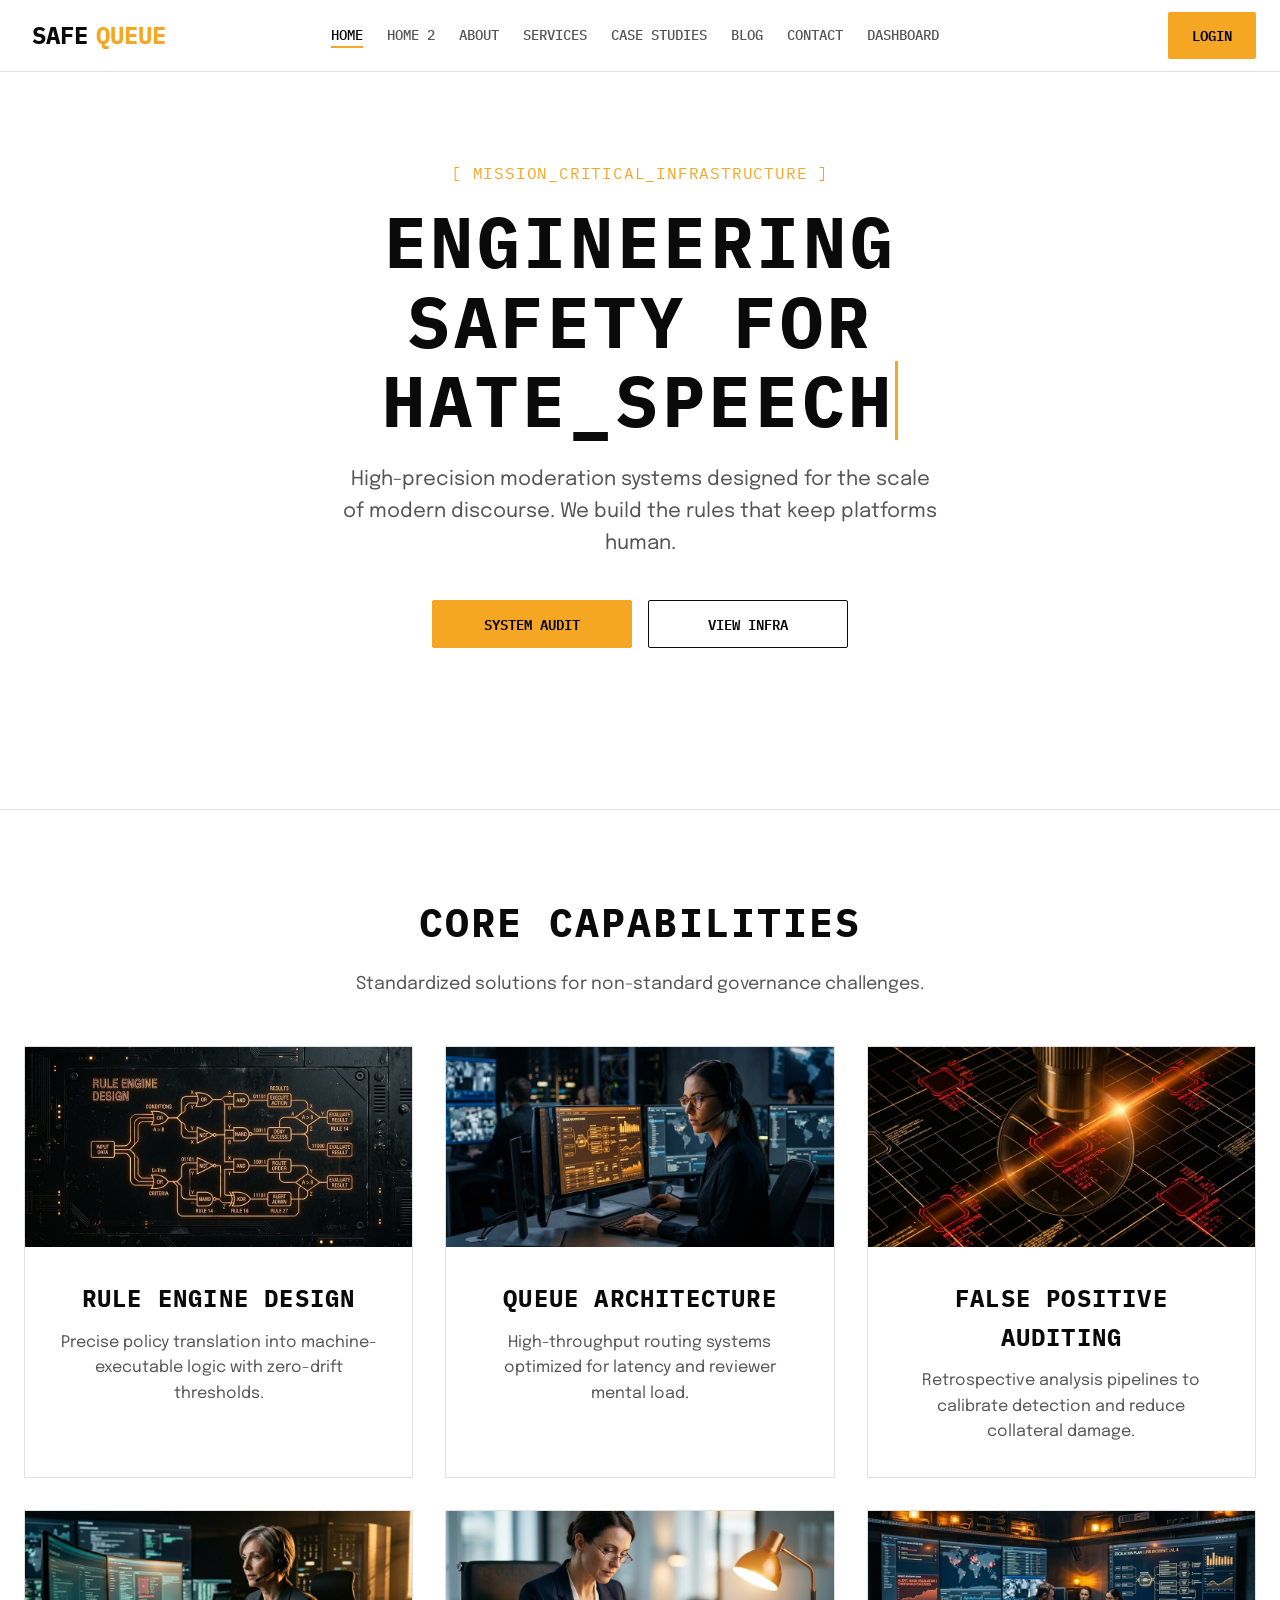
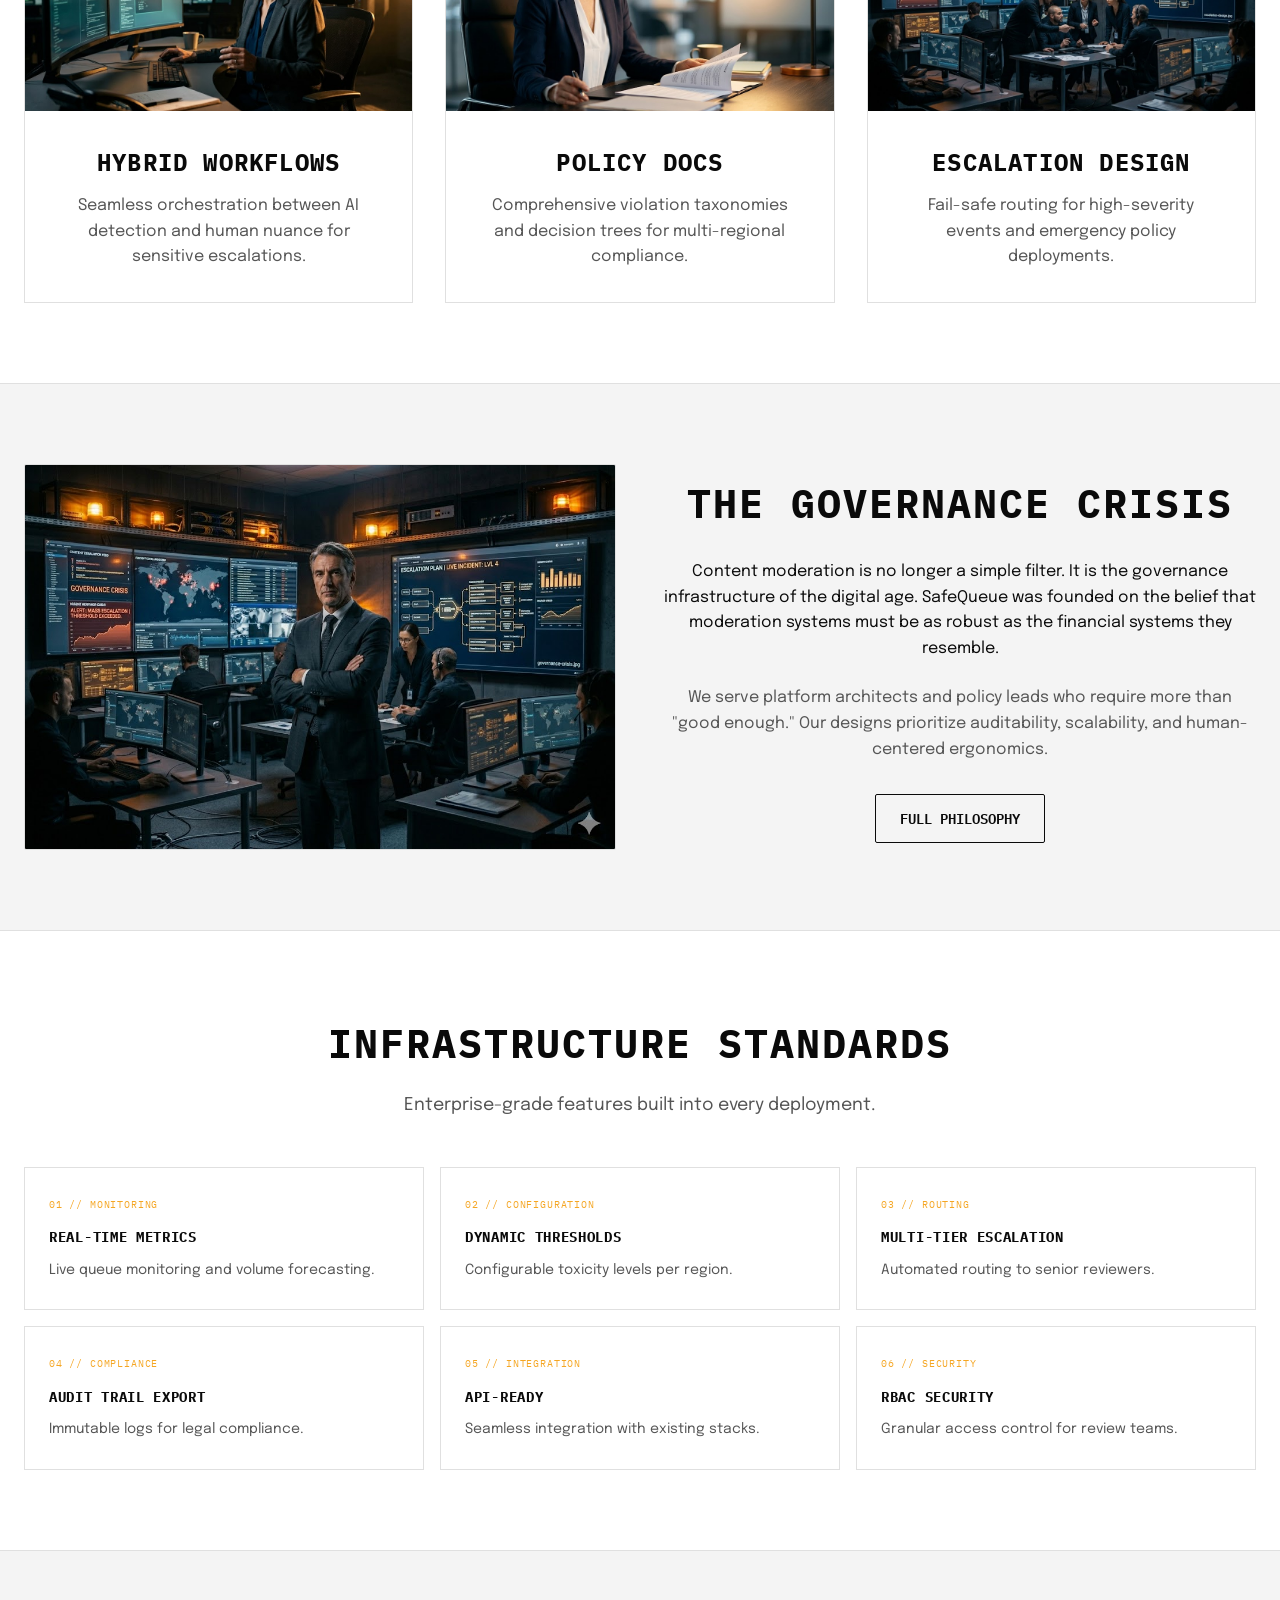
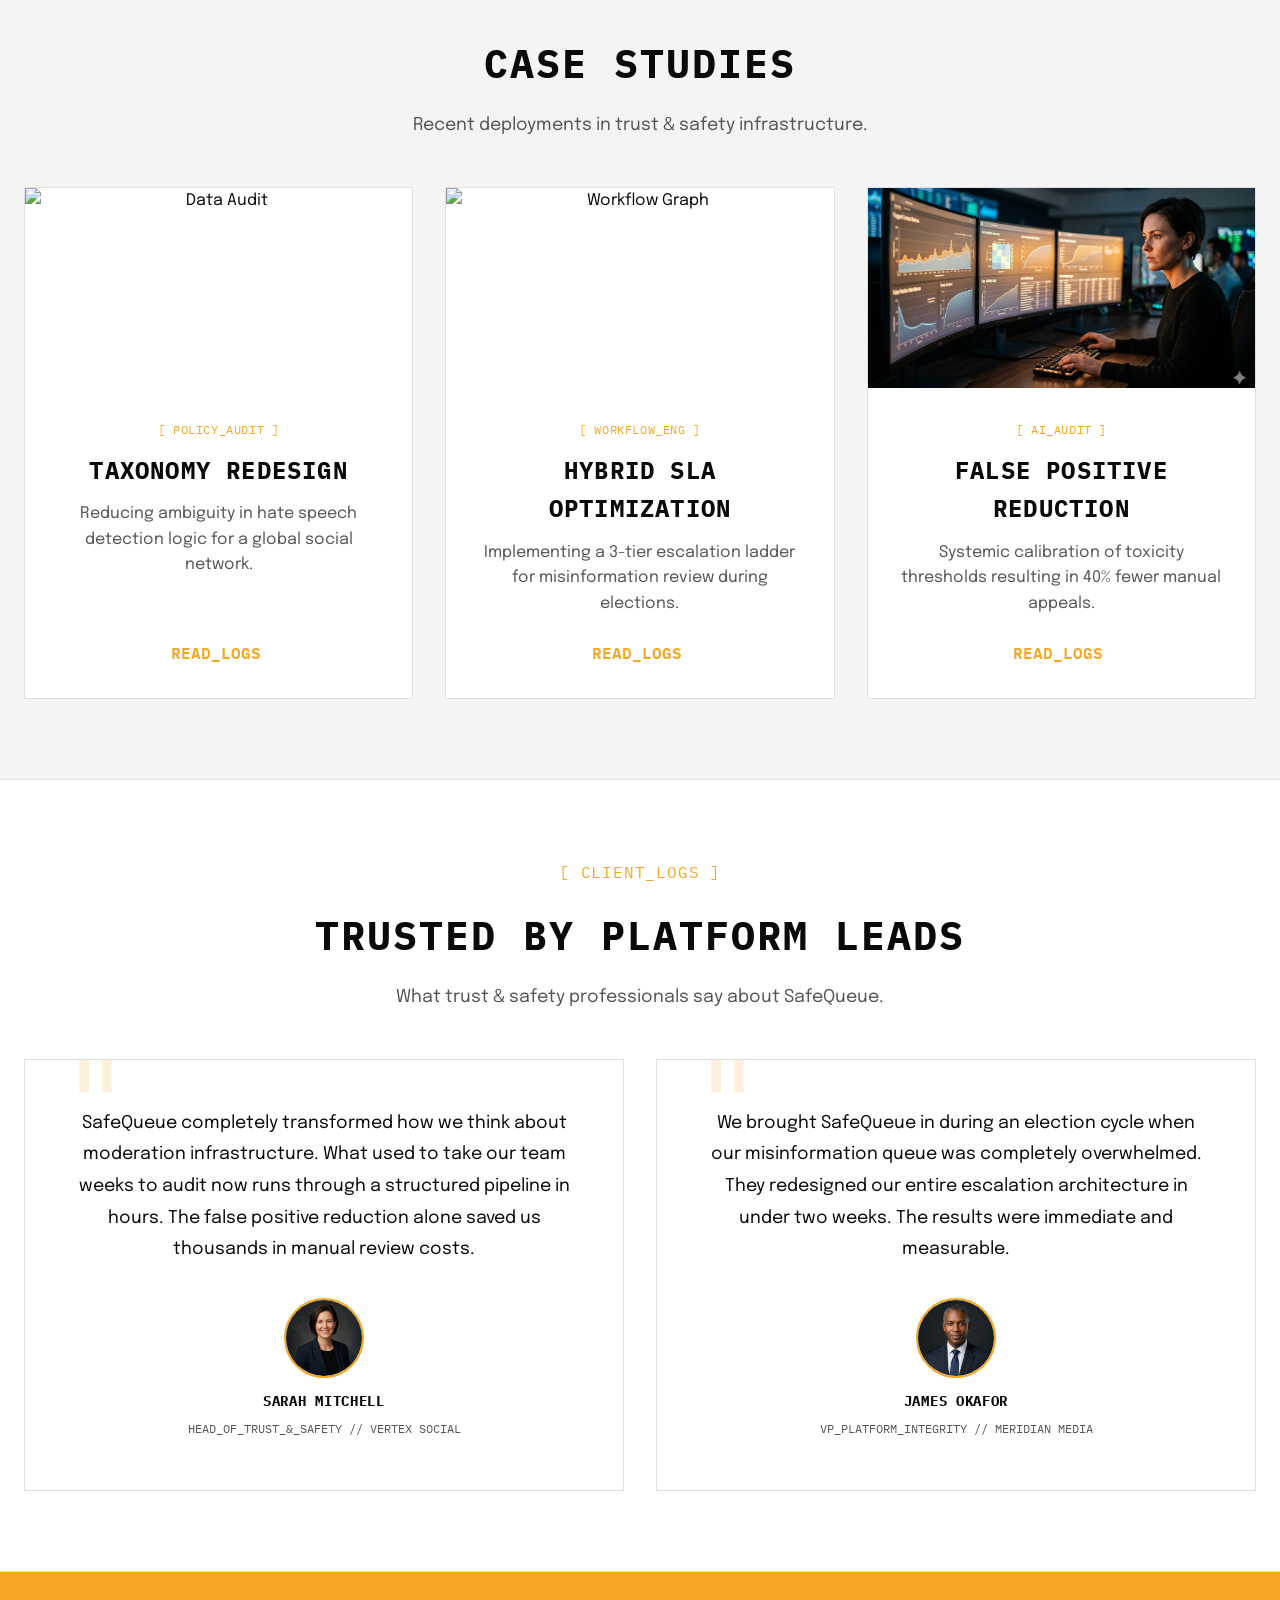
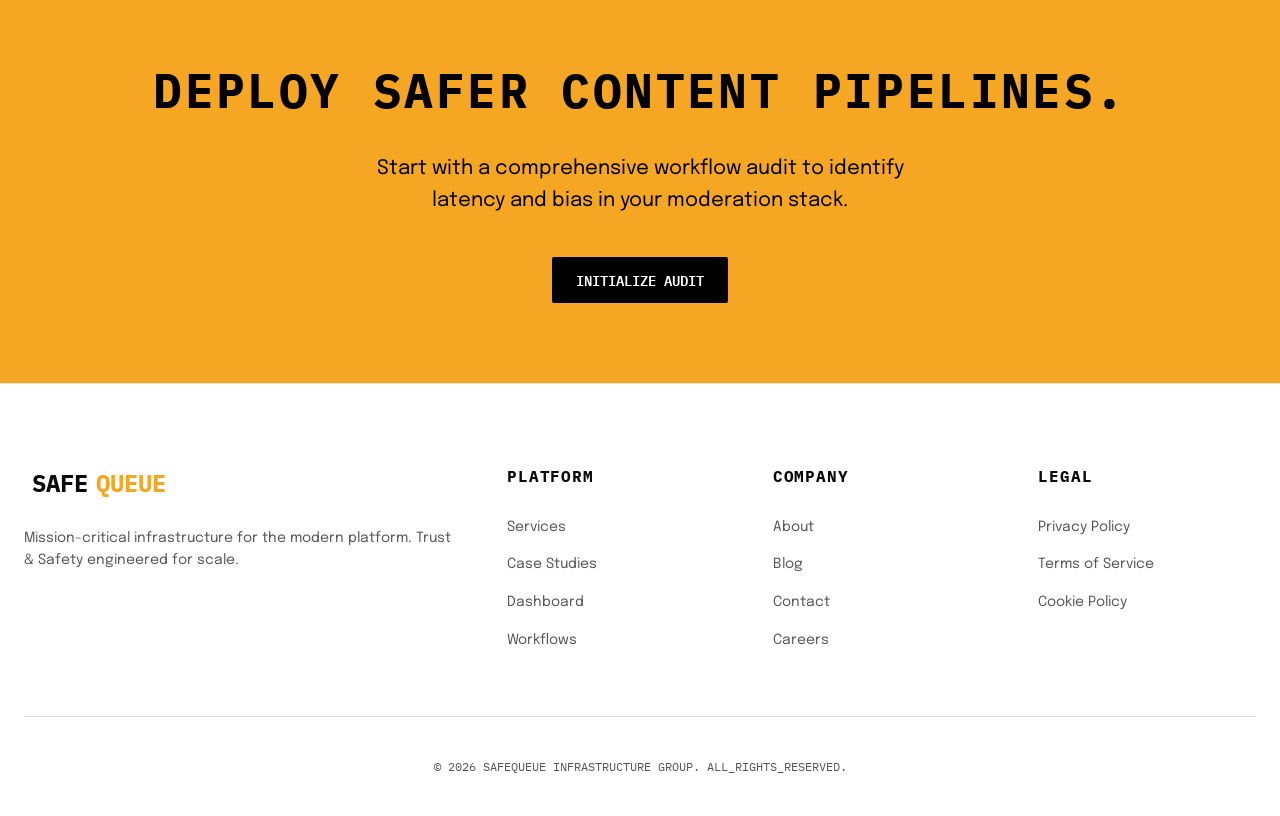
==== commit 19502ba9: "second" ====
--- a/index.html
+++ b/index.html
@@ -12,6 +12,7 @@
     <script src="https://unpkg.com/@phosphor-icons/web"></script>
     <link rel="stylesheet" href="assets/css/style.css">
     <link rel="stylesheet" href="assets/css/rtl.css">
+    <link rel="icon" type="image/svg+xml" href="assets/images/favicon.svg">
 </head>
 
 <body>
@@ -27,6 +28,7 @@
             <ul class="nav-links">
                 <li><a href="index.html" class="nav-link active">Home</a></li>
                 <li><a href="home2.html" class="nav-link">Home 2</a></li>
+                <li><a href="about.html" class="nav-link">About</a></li>
                 <li><a href="services.html" class="nav-link">Services</a></li>
                 <li><a href="case-studies.html" class="nav-link">Case Studies</a></li>
 
@@ -59,6 +61,7 @@
         <div class="drawer-links">
             <a href="index.html" class="drawer-link active">Home</a>
             <a href="home2.html" class="drawer-link">Home 2</a>
+            <a href="about.html" class="drawer-link">About</a>
             <a href="services.html" class="drawer-link">Services</a>
             <a href="case-studies.html" class="drawer-link">Case Studies</a>
             <a href="blog.html" class="drawer-link">Blog</a>
@@ -389,7 +392,7 @@
                 </div>
             </div>
             <div class="footer-bottom">
-                <p>&copy; 2024 SAFEQUEUE INFRASTRUCTURE GROUP. ALL_RIGHTS_RESERVED.</p>
+                <p>&copy; 2026 SAFEQUEUE INFRASTRUCTURE GROUP. ALL_RIGHTS_RESERVED.</p>
             </div>
         </div>
     </footer>
--- a/assets/css/style.css
+++ b/assets/css/style.css
@@ -568,8 +568,13 @@
     display: flex;
   }
 
+  .navbar .nav-actions .theme-toggle,
+  .navbar .nav-actions .rtl-toggle {
+    display: none;
+  }
+
   .footer-grid {
-    grid-template-columns: 1fr 1fr;
+    grid-template-columns: repeat(4, 1fr);
   }
 
   .features-grid,
@@ -595,12 +600,12 @@
   }
 
   .footer-grid {
-    grid-template-columns: 1fr;
-    text-align: center;
+    grid-template-columns: repeat(2, 1fr);
+    text-align: left;
   }
 
   .footer-links {
-    align-items: center;
+    align-items: flex-start;
   }
 
   .features-grid,
@@ -640,8 +645,17 @@
 
   .features-grid,
   .portfolio-grid,
-  .process-grid {
+  .process-grid,
+  .footer-grid {
     grid-template-columns: 1fr;
+  }
+
+  .footer-grid {
+    text-align: center;
+  }
+
+  .footer-links {
+    align-items: center;
   }
 
   .features-grid .card:nth-child(3),
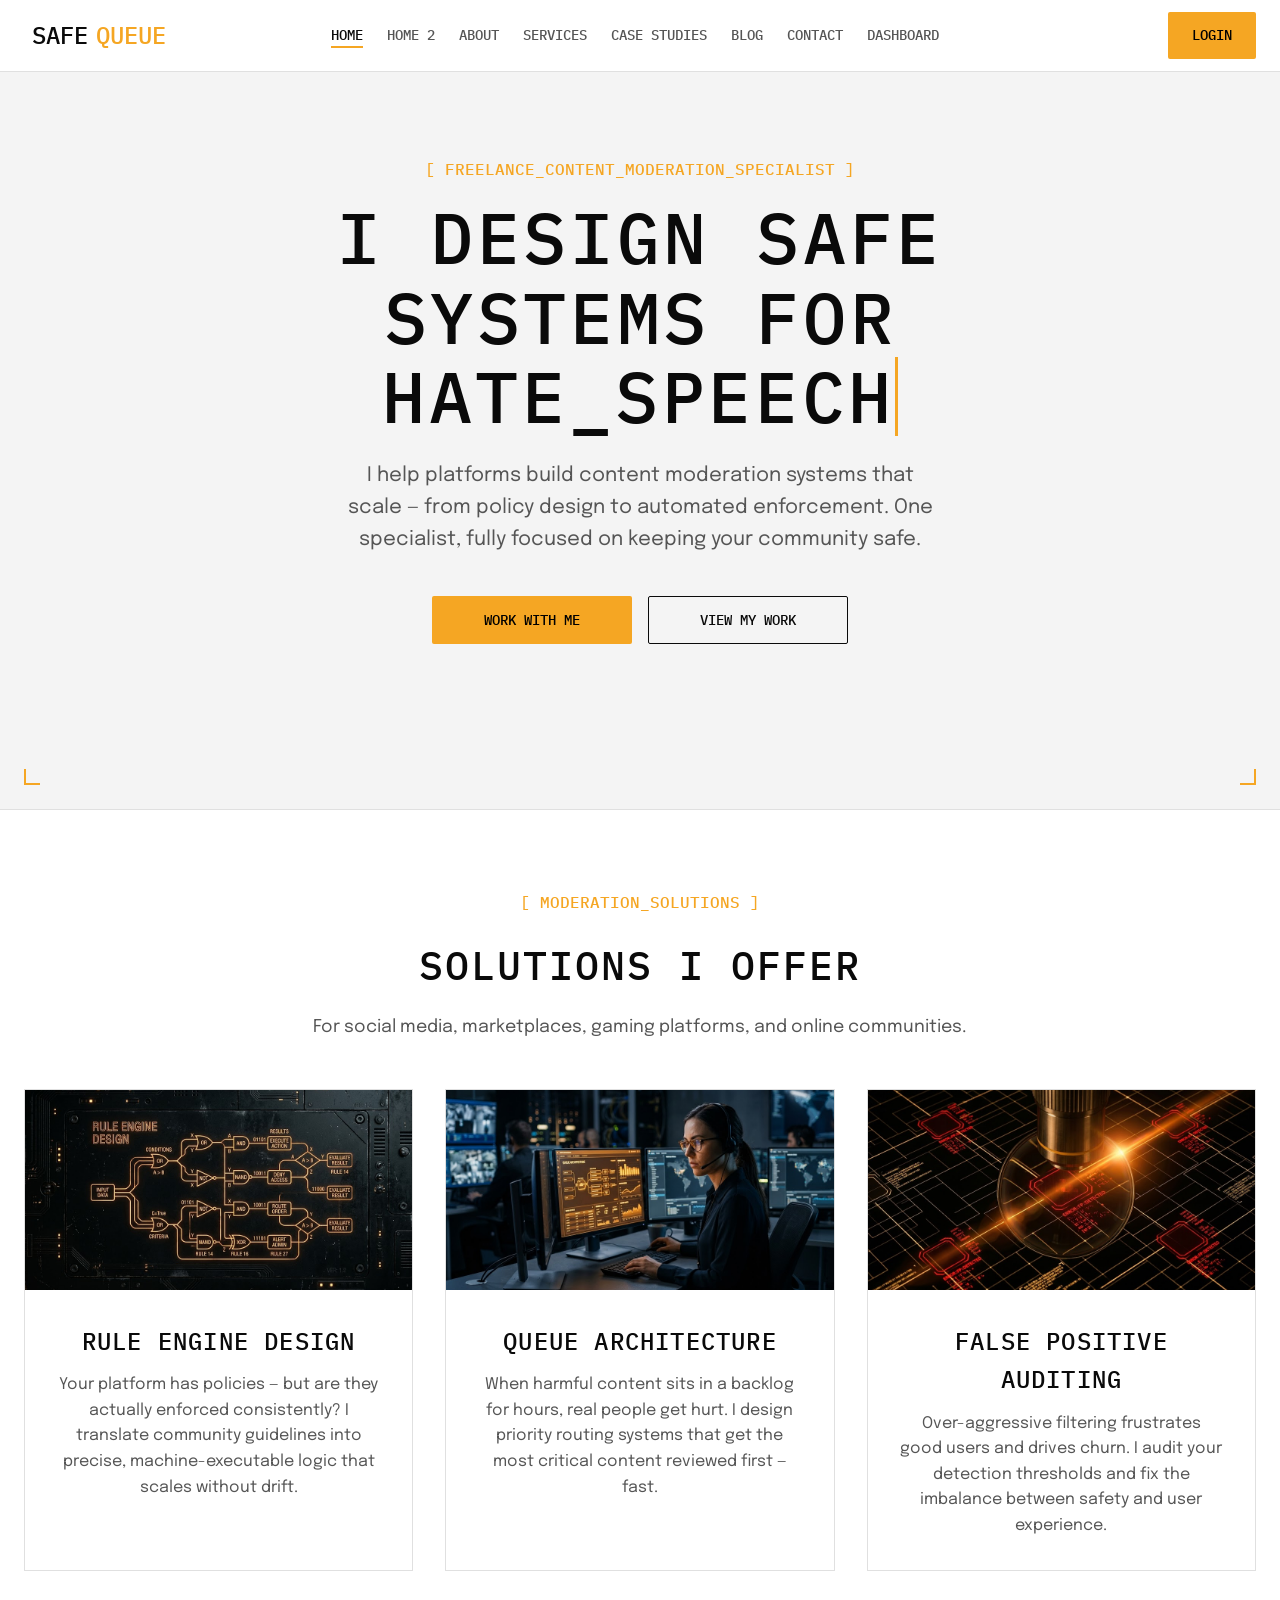
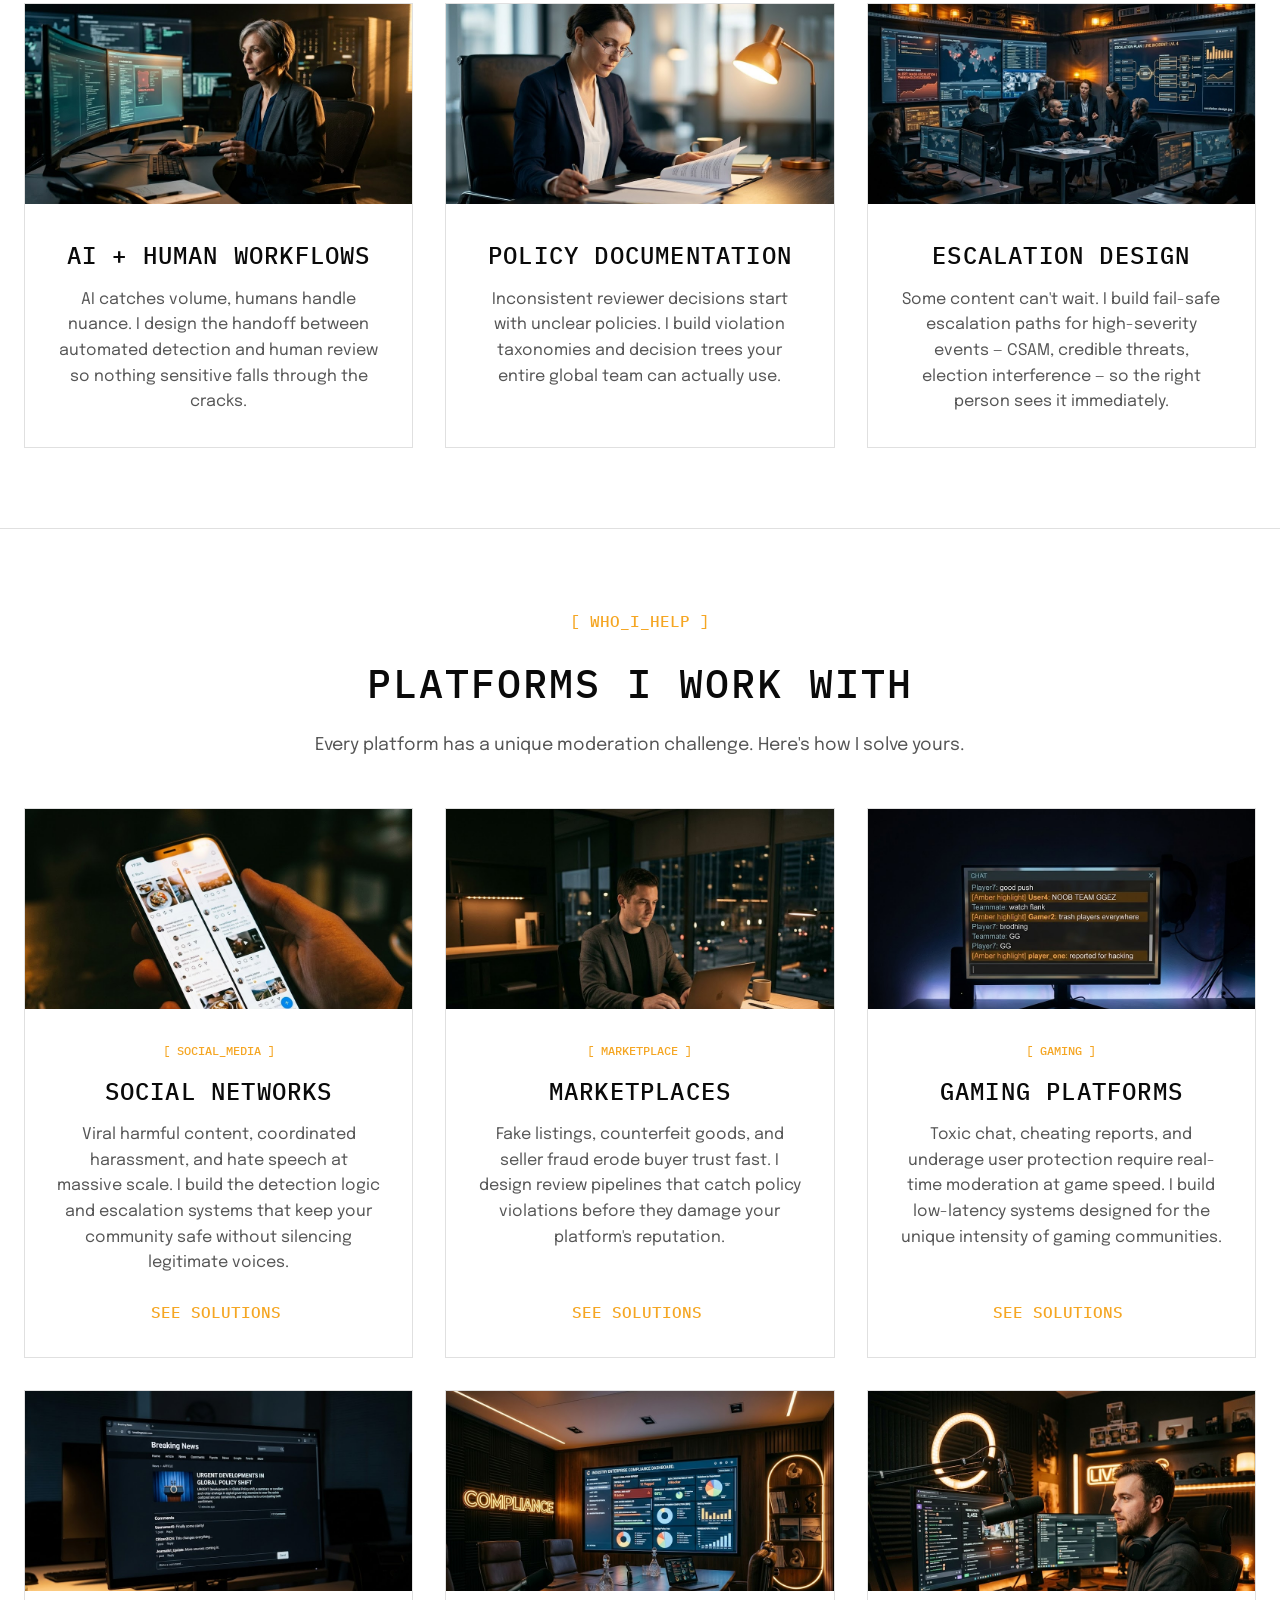
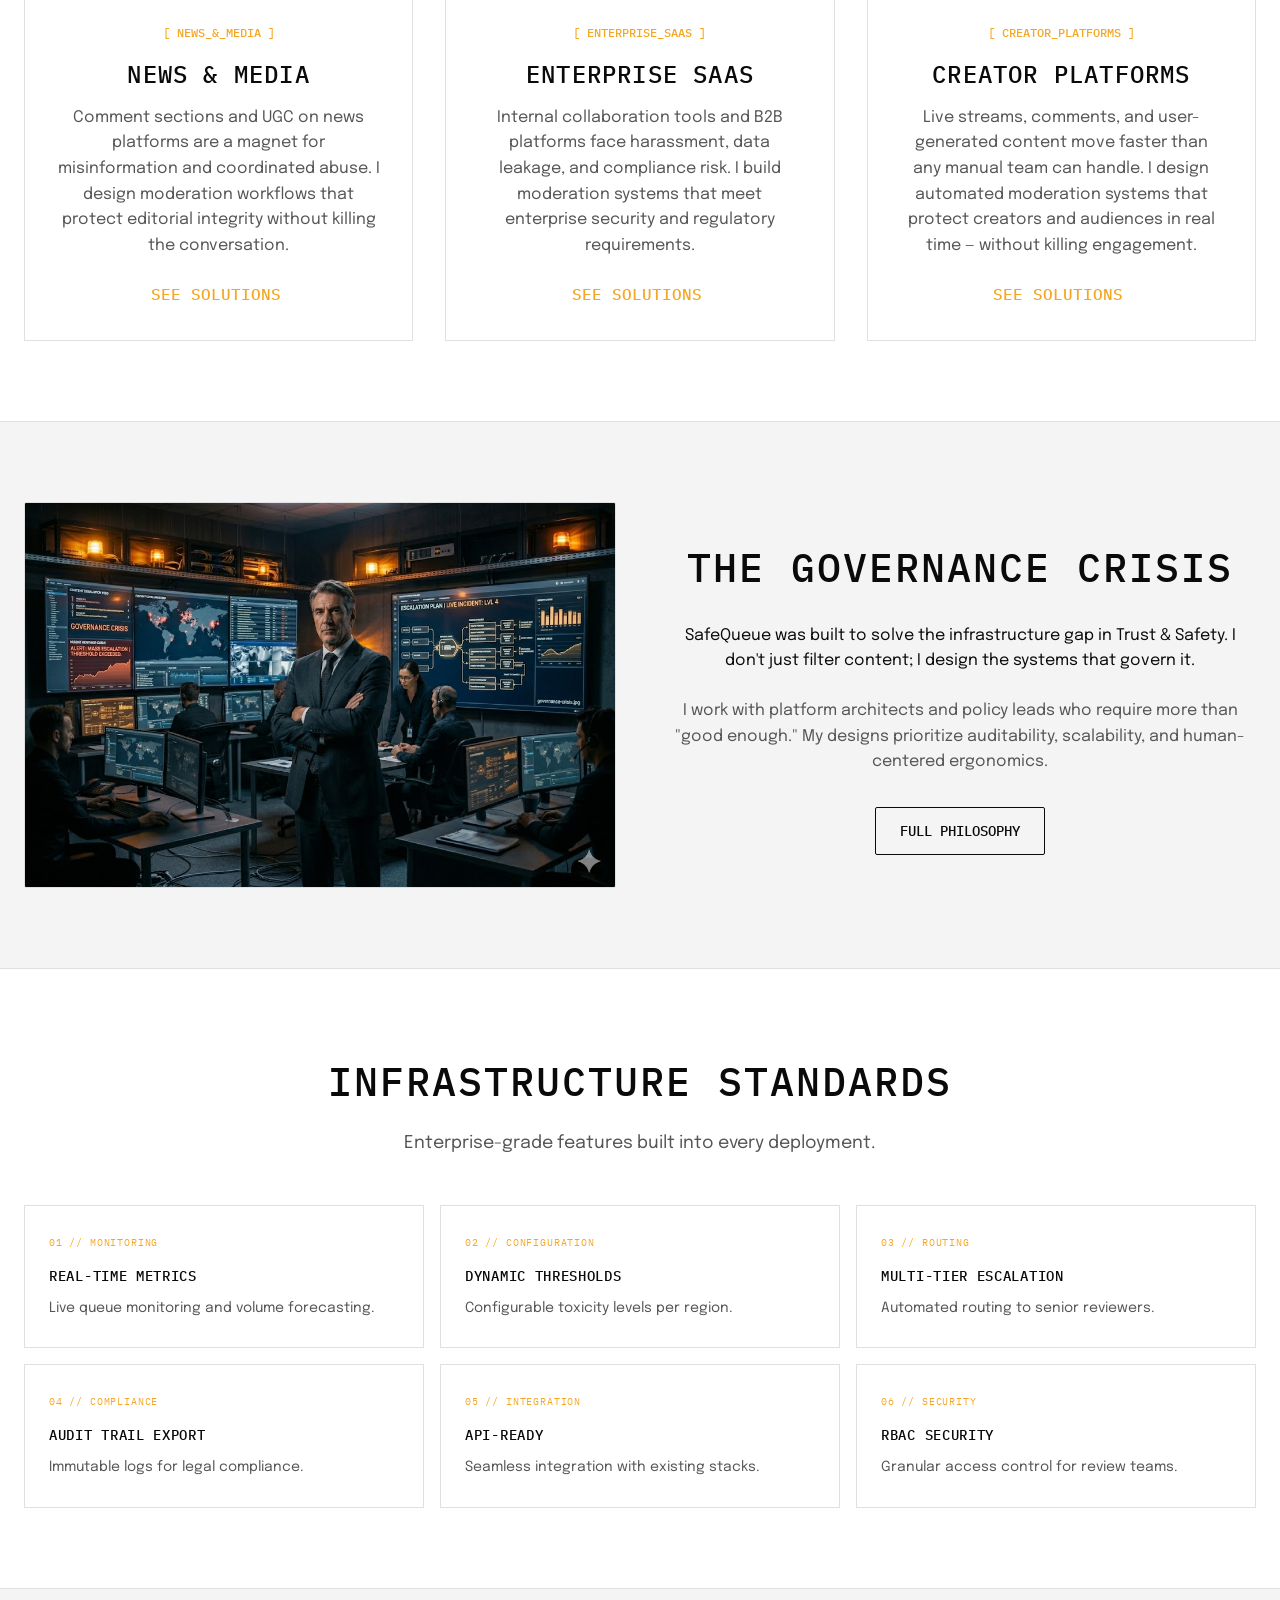
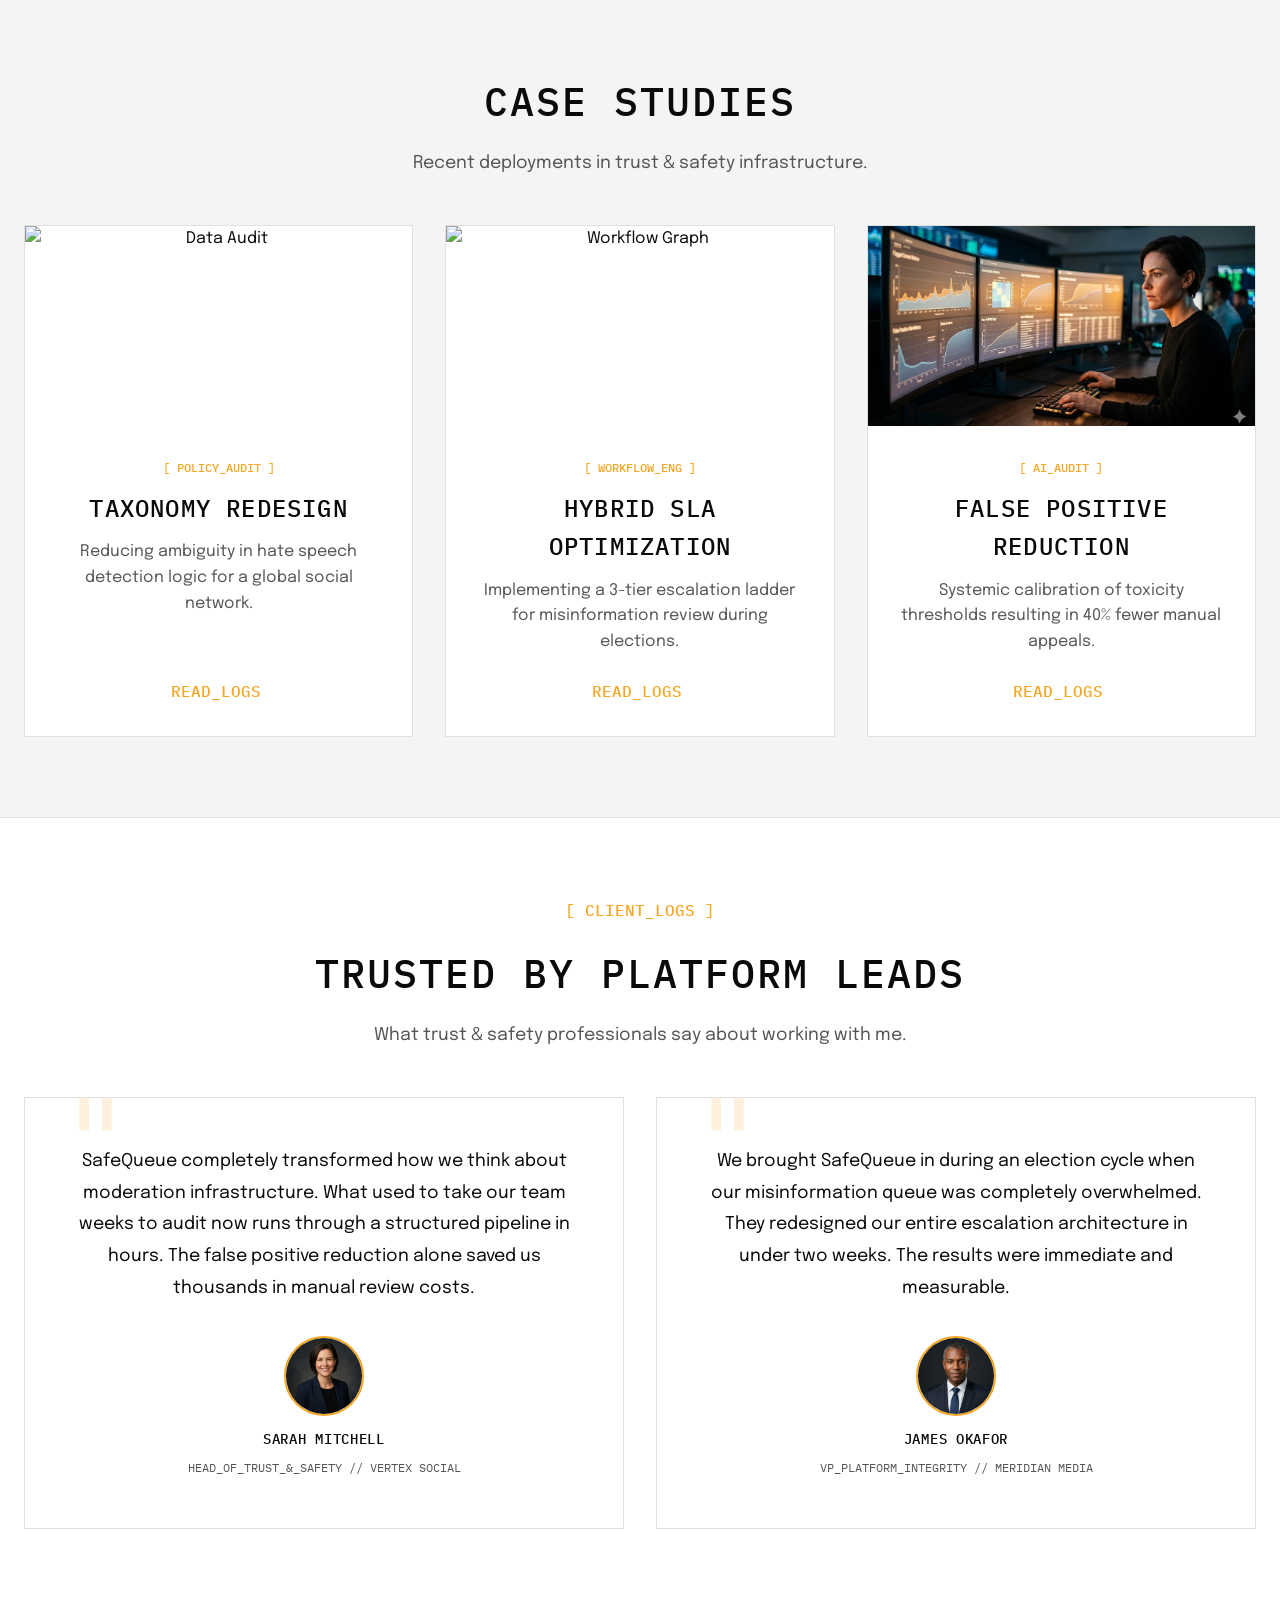
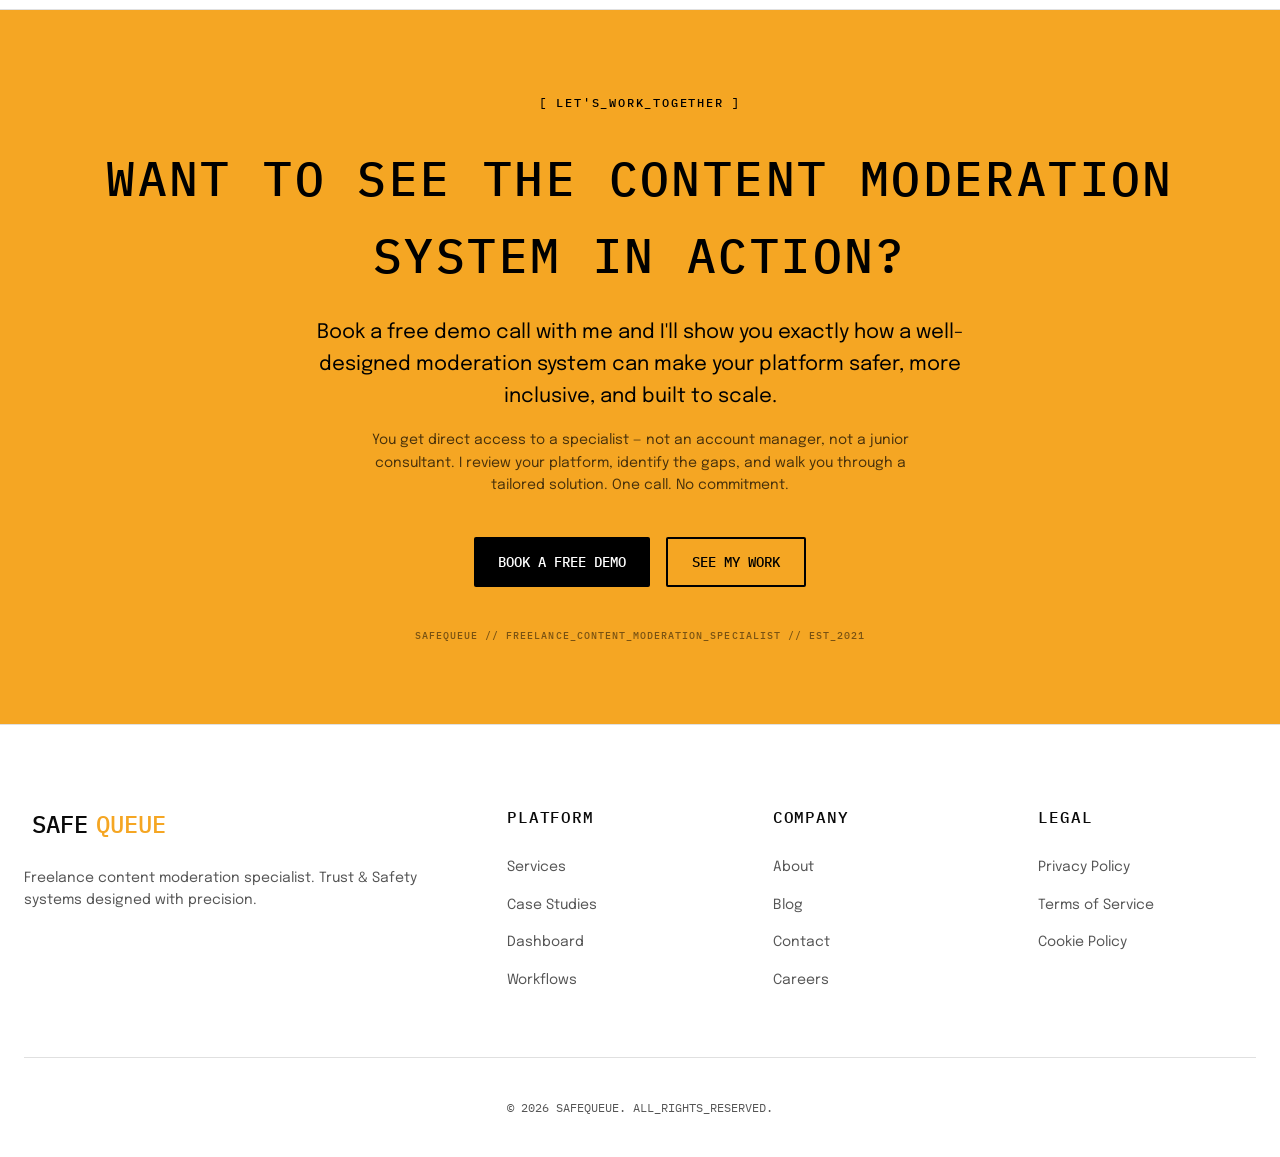
==== commit a9fd44a3: "C1" ====
--- a/index.html
+++ b/index.html
@@ -77,28 +77,30 @@
 
     <main>
         <!-- Hero Section -->
-        <section class="hero"
-            style="min-height: 90vh; display: flex; align-items: center; background-color: var(--bg-primary); border-bottom: var(--border);">
-            <div class="container">
+        <section class="hero hero-grid-bg"
+            style="min-height: 90vh; display: flex; align-items: center; background-color: var(--bg-secondary); border-bottom: var(--border); position: relative; padding-top: 72px;">
+            <div class="hero-corner-detail hero-corner-tl"></div>
+            <div class="hero-corner-detail hero-corner-tr"></div>
+            <div class="hero-corner-detail hero-corner-bl"></div>
+            <div class="hero-corner-detail hero-corner-br"></div>
+            <div class="container" style="position: relative; z-index: 2;">
                 <div style="max-width: 800px; margin: 0 auto; text-align: center;">
                     <p class="font-mono hero-tag"
                         style="color: var(--color-primary); margin-bottom: 16px; font-size: clamp(0.75rem, 4vw, 1rem);">
-                        [
-                        MISSION_CRITICAL_INFRASTRUCTURE ]</p>
+                        [ FREELANCE_CONTENT_MODERATION_SPECIALIST ]</p>
                     <h1 class="hero-title"
                         style="font-size: clamp(1.8rem, 8vw, 4.5rem); line-height: 1.1; margin-bottom: 24px;">
-                        Engineering Safety for <br>
+                        I Design Safe Systems for <br>
                         <span class="typewriter-text" id="typewriter"></span>
                     </h1>
                     <p
                         style="font-size: 1.25rem; color: var(--text-secondary); margin-bottom: 40px; max-width: 600px; margin-left: auto; margin-right: auto;">
-                        High-precision moderation systems designed for the scale of modern discourse.
-                        We build the rules that keep platforms human.
+                        I help platforms build content moderation systems that scale — from policy design to
+                        automated enforcement. One specialist, fully focused on keeping your community safe.
                     </p>
                     <div style="display: flex; gap: 16px; flex-wrap: wrap; justify-content: center;">
-                        <a href="services.html" class="btn btn-primary" style="width: 200px;">System Audit</a>
-                        <a href="case-studies.html" class="btn btn-outline" style="width: 200px;">View
-                            Infra</a>
+                        <a href="services.html" class="btn btn-primary" style="width: 200px;">Work With Me</a>
+                        <a href="case-studies.html" class="btn btn-outline" style="width: 200px;">View My Work</a>
                     </div>
                 </div>
             </div>
@@ -108,8 +110,9 @@
         <section class="services">
             <div class="container">
                 <div class="section-header">
-                    <h2>Core Capabilities</h2>
-                    <p>Standardized solutions for non-standard governance challenges.</p>
+                    <span class="font-mono" style="color: var(--color-primary);">[ MODERATION_SOLUTIONS ]</span>
+                    <h2 style="margin-top: 16px;">Solutions I Offer</h2>
+                    <p>For social media, marketplaces, gaming platforms, and online communities.</p>
                 </div>
                 <div class="card-grid">
                     <div class="card" style="padding: 0; align-items: stretch; text-align: center; overflow: hidden;">
@@ -117,7 +120,9 @@
                             style="width: 100%; height: 200px; object-fit: cover;">
                         <div style="padding: 32px;">
                             <h3 style="margin-bottom: 12px;">Rule Engine Design</h3>
-                            <p>Precise policy translation into machine-executable logic with zero-drift thresholds.</p>
+                            <p>Your platform has policies — but are they actually enforced consistently? I translate
+                                community guidelines into precise, machine-executable logic that scales without drift.
+                            </p>
                         </div>
                     </div>
                     <div class="card" style="padding: 0; align-items: stretch; text-align: center; overflow: hidden;">
@@ -125,7 +130,8 @@
                             style="width: 100%; height: 200px; object-fit: cover;">
                         <div style="padding: 32px;">
                             <h3 style="margin-bottom: 12px;">Queue Architecture</h3>
-                            <p>High-throughput routing systems optimized for latency and reviewer mental load.</p>
+                            <p>When harmful content sits in a backlog for hours, real people get hurt. I design priority
+                                routing systems that get the most critical content reviewed first — fast.</p>
                         </div>
                     </div>
                     <div class="card" style="padding: 0; align-items: stretch; text-align: center; overflow: hidden;">
@@ -133,24 +139,26 @@
                             style="width: 100%; height: 200px; object-fit: cover;">
                         <div style="padding: 32px;">
                             <h3 style="margin-bottom: 12px;">False Positive Auditing</h3>
-                            <p>Retrospective analysis pipelines to calibrate detection and reduce collateral damage.</p>
+                            <p>Over-aggressive filtering frustrates good users and drives churn. I audit your detection
+                                thresholds and fix the imbalance between safety and user experience.</p>
                         </div>
                     </div>
                     <div class="card" style="padding: 0; align-items: stretch; text-align: center; overflow: hidden;">
                         <img src="assets/images/hybrid-workflows.jpg" alt="Hybrid Workflows"
                             style="width: 100%; height: 200px; object-fit: cover;">
                         <div style="padding: 32px;">
-                            <h3 style="margin-bottom: 12px;">Hybrid Workflows</h3>
-                            <p>Seamless orchestration between AI detection and human nuance for sensitive escalations.
-                            </p>
+                            <h3 style="margin-bottom: 12px;">AI + Human Workflows</h3>
+                            <p>AI catches volume, humans handle nuance. I design the handoff between automated detection
+                                and human review so nothing sensitive falls through the cracks.</p>
                         </div>
                     </div>
                     <div class="card" style="padding: 0; align-items: stretch; text-align: center; overflow: hidden;">
-                        <img src="assets/images/policy-docs.jpg" alt="Policy Docs"
+                        <img src="assets/images/policy-docs.jpg" alt="Policy Documentation"
                             style="width: 100%; height: 200px; object-fit: cover;">
                         <div style="padding: 32px;">
-                            <h3 style="margin-bottom: 12px;">Policy Docs</h3>
-                            <p>Comprehensive violation taxonomies and decision trees for multi-regional compliance.</p>
+                            <h3 style="margin-bottom: 12px;">Policy Documentation</h3>
+                            <p>Inconsistent reviewer decisions start with unclear policies. I build violation taxonomies
+                                and decision trees your entire global team can actually use.</p>
                         </div>
                     </div>
                     <div class="card" style="padding: 0; align-items: stretch; text-align: center; overflow: hidden;">
@@ -158,9 +166,183 @@
                             style="width: 100%; height: 200px; object-fit: cover;">
                         <div style="padding: 32px;">
                             <h3 style="margin-bottom: 12px;">Escalation Design</h3>
-                            <p>Fail-safe routing for high-severity events and emergency policy deployments.</p>
-                        </div>
-                    </div>
+                            <p>Some content can't wait. I build fail-safe escalation paths for high-severity events —
+                                CSAM, credible threats, election interference — so the right person sees it immediately.
+                            </p>
+                        </div>
+                    </div>
+                </div>
+            </div>
+        </section>
+        <!-- Tools & 
+        <section
+            style="background-color: var(--bg-secondary); border-top: var(--border); border-bottom: var(--border);">
+            <div class="container">
+                <div class="section-header">
+                    <span class="font-mono" style="color: var(--color-primary);">[ TECH_STACK ]</span>
+                    <h2 style="margin-top: 16px;">Content Moderation Tools & Technologies</h2>
+                    <p>The platforms, APIs, and frameworks I use to build your moderation system.</p>
+                </div>
+                <div class="grid-3-col">
+
+                    <div class="feat-card">
+                        <span class="feat-num">01 // DETECTION</span>
+                        <h4 class="feat-title">Perspective API</h4>
+                        <p class="feat-desc">Google's toxicity scoring API — I integrate and calibrate it for your
+                            platform's specific content and community norms.</p>
+                    </div>
+
+                    <div class="feat-card">
+                        <span class="feat-num">02 // VISION</span>
+                        <h4 class="feat-title">AWS Rekognition</h4>
+                        <p class="feat-desc">Image and video moderation at scale — detecting explicit content, violence,
+                            and unsafe visuals before they reach users.</p>
+                    </div>
+
+                    <div class="feat-card">
+                        <span class="feat-num">03 // WORKFLOW</span>
+                        <h4 class="feat-title">Jira & Confluence</h4>
+                        <p class="feat-desc">Queue management, policy documentation, and escalation tracking —
+                            structured so your review team always knows what to do next.</p>
+                    </div>
+
+                    <div class="feat-card">
+                        <span class="feat-num">04 // AI_LAYER</span>
+                        <h4 class="feat-title">Custom NLP Pipelines</h4>
+                        <p class="feat-desc">Fine-tuned language models for hate speech, misinformation, and harassment
+                            detection — trained on your platform's content patterns.</p>
+                    </div>
+
+                    <div class="feat-card">
+                        <span class="feat-num">05 // ANALYTICS</span>
+                        <h4 class="feat-title">Moderation Dashboards</h4>
+                        <p class="feat-desc">Real-time visibility into queue volume, reviewer performance, and policy
+                            accuracy — so you can make decisions with data, not guesswork.</p>
+                    </div>
+
+                    <div class="feat-card">
+                        <span class="feat-num">06 // COMPLIANCE</span>
+                        <h4 class="feat-title">Audit & Reporting Tools</h4>
+                        <p class="feat-desc">Immutable decision logs and exportable reports built for legal teams,
+                            regulators, and internal policy reviews.</p>
+                    </div>
+
+                </div>
+            </div>
+        </section>Technologies -->
+
+        <!-- Industries / Who I Help -->
+        <section style="border-top: var(--border);">
+            <div class="container">
+                <div class="section-header">
+                    <span class="font-mono" style="color: var(--color-primary);">[ WHO_I_HELP ]</span>
+                    <h2 style="margin-top: 16px;">Platforms I Work With</h2>
+                    <p>Every platform has a unique moderation challenge. Here's how I solve yours.</p>
+                </div>
+                <div class="card-grid">
+
+                    <div class="card"
+                        style="padding: 0; align-items: stretch; text-align: center; overflow: hidden; display: flex; flex-direction: column;">
+                        <img src="assets/images/industry-social.jpg" alt="Social Media Platforms"
+                            style="width: 100%; height: 200px; object-fit: cover; object-position: top;">
+                        <div
+                            style="padding: 32px; display: flex; flex-direction: column; flex: 1; align-items: center;">
+                            <span class="font-mono" style="font-size: 0.75rem; color: var(--color-primary);">[
+                                SOCIAL_MEDIA ]</span>
+                            <h3 style="margin: 12px 0;">Social Networks</h3>
+                            <p style="flex: 1;">Viral harmful content, coordinated harassment, and hate speech at
+                                massive scale. I build the detection logic and escalation systems that keep your
+                                community safe without silencing legitimate voices.</p>
+                            <a href="services.html" class="read-logs-link" style="margin-top: 24px;">SEE SOLUTIONS <i
+                                    class="ph ph-arrow-right"></i></a>
+                        </div>
+                    </div>
+
+                    <div class="card"
+                        style="padding: 0; align-items: stretch; text-align: center; overflow: hidden; display: flex; flex-direction: column;">
+                        <img src="assets/images/industry-marketplace.jpg" alt="Marketplace Platforms"
+                            style="width: 100%; height: 200px; object-fit: cover; object-position: top;">
+                        <div
+                            style="padding: 32px; display: flex; flex-direction: column; flex: 1; align-items: center;">
+                            <span class="font-mono" style="font-size: 0.75rem; color: var(--color-primary);">[
+                                MARKETPLACE ]</span>
+                            <h3 style="margin: 12px 0;">Marketplaces</h3>
+                            <p style="flex: 1;">Fake listings, counterfeit goods, and seller fraud erode buyer trust
+                                fast. I design review pipelines that catch policy violations before they damage your
+                                platform's reputation.</p>
+                            <a href="services.html" class="read-logs-link" style="margin-top: 24px;">SEE SOLUTIONS <i
+                                    class="ph ph-arrow-right"></i></a>
+                        </div>
+                    </div>
+
+                    <div class="card"
+                        style="padding: 0; align-items: stretch; text-align: center; overflow: hidden; display: flex; flex-direction: column;">
+                        <img src="assets/images/industry-gaming.jpg" alt="Gaming Platforms"
+                            style="width: 100%; height: 200px; object-fit: cover; object-position: top;">
+                        <div
+                            style="padding: 32px; display: flex; flex-direction: column; flex: 1; align-items: center;">
+                            <span class="font-mono" style="font-size: 0.75rem; color: var(--color-primary);">[ GAMING
+                                ]</span>
+                            <h3 style="margin: 12px 0;">Gaming Platforms</h3>
+                            <p style="flex: 1;">Toxic chat, cheating reports, and underage user protection require
+                                real-time moderation at game speed. I build low-latency systems designed for the unique
+                                intensity of gaming communities.</p>
+                            <a href="services.html" class="read-logs-link" style="margin-top: 24px;">SEE SOLUTIONS <i
+                                    class="ph ph-arrow-right"></i></a>
+                        </div>
+                    </div>
+
+                    <div class="card"
+                        style="padding: 0; align-items: stretch; text-align: center; overflow: hidden; display: flex; flex-direction: column;">
+                        <img src="assets/images/industry-news.jpg" alt="News and Media Platforms"
+                            style="width: 100%; height: 200px; object-fit: cover; object-position: top;">
+                        <div
+                            style="padding: 32px; display: flex; flex-direction: column; flex: 1; align-items: center;">
+                            <span class="font-mono" style="font-size: 0.75rem; color: var(--color-primary);">[
+                                NEWS_&_MEDIA ]</span>
+                            <h3 style="margin: 12px 0;">News & Media</h3>
+                            <p style="flex: 1;">Comment sections and UGC on news platforms are a magnet for
+                                misinformation and coordinated abuse. I design moderation workflows that protect
+                                editorial integrity without killing the conversation.</p>
+                            <a href="services.html" class="read-logs-link" style="margin-top: 24px;">SEE SOLUTIONS <i
+                                    class="ph ph-arrow-right"></i></a>
+                        </div>
+                    </div>
+
+                    <div class="card"
+                        style="padding: 0; align-items: stretch; text-align: center; overflow: hidden; display: flex; flex-direction: column;">
+                        <img src="assets/images/industry-enterprise.jpg" alt="Enterprise Platforms"
+                            style="width: 100%; height: 200px; object-fit: cover; object-position: top;">
+                        <div
+                            style="padding: 32px; display: flex; flex-direction: column; flex: 1; align-items: center;">
+                            <span class="font-mono" style="font-size: 0.75rem; color: var(--color-primary);">[
+                                ENTERPRISE_SAAS ]</span>
+                            <h3 style="margin: 12px 0;">Enterprise SaaS</h3>
+                            <p style="flex: 1;">Internal collaboration tools and B2B platforms face harassment, data
+                                leakage, and compliance risk. I build moderation systems that meet enterprise security
+                                and regulatory requirements.</p>
+                            <a href="services.html" class="read-logs-link" style="margin-top: 24px;">SEE SOLUTIONS <i
+                                    class="ph ph-arrow-right"></i></a>
+                        </div>
+                    </div>
+
+                    <div class="card"
+                        style="padding: 0; align-items: stretch; text-align: center; overflow: hidden; display: flex; flex-direction: column;">
+                        <img src="assets/images/industry-creator.jpg" alt="Creator Platforms"
+                            style="width: 100%; height: 200px; object-fit: cover; object-position: top;">
+                        <div
+                            style="padding: 32px; display: flex; flex-direction: column; flex: 1; align-items: center;">
+                            <span class="font-mono" style="font-size: 0.75rem; color: var(--color-primary);">[
+                                CREATOR_PLATFORMS ]</span>
+                            <h3 style="margin: 12px 0;">Creator Platforms</h3>
+                            <p style="flex: 1;">Live streams, comments, and user-generated content move faster than any
+                                manual team can handle. I design automated moderation systems that protect creators and
+                                audiences in real time — without killing engagement.</p>
+                            <a href="services.html" class="read-logs-link" style="margin-top: 24px;">SEE SOLUTIONS <i
+                                    class="ph ph-arrow-right"></i></a>
+                        </div>
+                    </div>
+
                 </div>
             </div>
         </section>
@@ -177,12 +359,12 @@
                 <div style="text-align: center;">
                     <h2 style="font-size: 2.5rem; margin-bottom: 24px;">The Governance Crisis</h2>
                     <p style="margin-bottom: 24px;">
-                        Content moderation is no longer a simple filter. It is the governance infrastructure of the
-                        digital age. SafeQueue was founded on the belief that moderation systems must be as robust as
-                        the financial systems they resemble.
+                        SafeQueue was built to solve the
+                        infrastructure gap in Trust & Safety. I don't just filter content; I design the systems that
+                        govern it.
                     </p>
                     <p style="margin-bottom: 32px; color: var(--text-secondary);">
-                        We serve platform architects and policy leads who require more than "good enough." Our designs
+                        I work with platform architects and policy leads who require more than "good enough." My designs
                         prioritize auditability, scalability, and human-centered ergonomics.
                     </p>
                     <a href="about.html" class="btn btn-outline">Full Philosophy</a>
@@ -295,7 +477,7 @@
                 <div class="section-header">
                     <span class="font-mono" style="color: var(--color-primary);">[ CLIENT_LOGS ]</span>
                     <h2 style="margin-top: 16px;">Trusted by Platform Leads</h2>
-                    <p>What trust & safety professionals say about SafeQueue.</p>
+                    <p>What trust & safety professionals say about working with me.</p>
                 </div>
                 <div
                     style="display: grid; grid-template-columns: repeat(auto-fit, minmax(300px, 1fr)); gap: 32px; align-items: stretch;">
@@ -336,12 +518,29 @@
         <!-- CTA Section -->
         <section style="background-color: var(--color-primary); color: #000; text-align: center;">
             <div class="container">
-                <h2 style="font-size: clamp(2rem, 6vw, 3rem); margin-bottom: 24px;">Deploy safer content pipelines.</h2>
+                <span class="font-mono" style="font-size: 0.75rem; letter-spacing: 0.15em;">[ LET'S_WORK_TOGETHER
+                    ]</span>
+                <h2 style="font-size: clamp(2rem, 6vw, 3rem); margin: 24px 0;">Want to see the content moderation system
+                    in action?</h2>
                 <p
-                    style="font-size: 1.25rem; margin-bottom: 40px; max-width: 600px; margin-left: auto; margin-right: auto;">
-                    Start with a comprehensive workflow audit to identify latency and bias in your moderation stack.
+                    style="font-size: 1.25rem; margin-bottom: 16px; max-width: 680px; margin-left: auto; margin-right: auto;">
+                    Book a free demo call with me and I'll show you exactly how a well-designed moderation system can
+                    make your platform safer, more inclusive, and built to scale.
                 </p>
-                <a href="contact.html" class="btn cta-btn">Initialize Audit</a>
+                <p
+                    style="font-size: 0.875rem; margin-bottom: 40px; max-width: 560px; margin-left: auto; margin-right: auto; opacity: 0.7;">
+                    You get direct access to a specialist — not an account manager, not a junior consultant. I review
+                    your platform, identify the gaps, and walk you through a tailored solution. One call. No commitment.
+                </p>
+                <div style="display: flex; gap: 16px; flex-wrap: wrap; justify-content: center;">
+                    <a href="contact.html" class="btn cta-btn">Book a Free Demo</a>
+                    <a href="case-studies.html" class="btn"
+                        style="background-color: transparent; border: 2px solid #000; color: #000; transition: background-color 0.3s ease, color 0.3s ease;"
+                        onmouseover="this.style.backgroundColor='#000'; this.style.color='#fff';"
+                        onmouseout="this.style.backgroundColor='transparent'; this.style.color='#000';">See My Work</a>
+                </div>
+                <p class="font-mono" style="font-size: 0.65rem; margin-top: 40px; opacity: 0.5; letter-spacing: 0.1em;">
+                    SAFEQUEUE // FREELANCE_CONTENT_MODERATION_SPECIALIST // EST_2021</p>
             </div>
         </section>
     </main>
@@ -356,7 +555,7 @@
                         SAFE<span>QUEUE</span>
                     </a>
                     <p style="color: var(--text-secondary); font-size: 0.875rem; margin-bottom: 24px;">
-                        Mission-critical infrastructure for the modern platform. Trust & Safety engineered for scale.
+                        Freelance content moderation specialist. Trust & Safety systems designed with precision.
                     </p>
                     <div style="display: flex; gap: 16px;">
                         <a href="#" class="icon-btn"><i class="ph ph-linkedin-logo"></i></a>
@@ -392,11 +591,14 @@
                 </div>
             </div>
             <div class="footer-bottom">
-                <p>&copy; 2026 SAFEQUEUE INFRASTRUCTURE GROUP. ALL_RIGHTS_RESERVED.</p>
+                <p>&copy; 2026 SAFEQUEUE. ALL_RIGHTS_RESERVED.</p>
             </div>
         </div>
     </footer>
 
+    <button class="back-to-top" aria-label="Back to Top">
+        <i class="ph ph-arrow-up"></i>
+    </button>
     <script src="assets/js/main.js"></script>
     <script>
         // Typewriter Effect
--- a/assets/css/style.css
+++ b/assets/css/style.css
@@ -35,6 +35,40 @@
   --transition: 0.3s cubic-bezier(0.25, 0.46, 0.45, 0.94);
 }
 
+/* Back to Top */
+.back-to-top {
+  position: fixed;
+  bottom: 32px;
+  inset-inline-end: 32px;
+  width: 48px;
+  height: 48px;
+  background-color: var(--color-primary);
+  color: #000;
+  border: none;
+  border-radius: 0; /* Keep industrial/sharp look */
+  display: flex;
+  align-items: center;
+  justify-content: center;
+  cursor: pointer;
+  z-index: 999;
+  opacity: 0;
+  visibility: hidden;
+  transition: var(--transition);
+  box-shadow: var(--shadow);
+  border: var(--border);
+}
+
+.back-to-top.show {
+  opacity: 1;
+  visibility: visible;
+}
+
+.back-to-top:hover {
+  transform: translateY(-4px);
+  background-color: var(--text-primary);
+  color: var(--bg-primary);
+}
+
 [data-theme="dark"] {
   --bg-primary: #000000;
   --bg-secondary: #111111;
@@ -70,10 +104,17 @@
 h2,
 h3,
 h4,
-.font-mono {
+h5,
+h6 {
   font-family: var(--font-display);
   text-transform: uppercase;
   letter-spacing: 0.05em;
+  font-weight: 500;
+}
+
+.font-mono {
+  font-family: var(--font-display);
+  font-weight: 500;
 }
 
 a {
@@ -97,7 +138,7 @@
   border: none;
   outline: none;
   font-family: var(--font-display);
-  font-weight: 600;
+  font-weight: 500;
   padding: 12px 24px;
   border-radius: var(--radius);
   transition: var(--transition);
@@ -183,7 +224,7 @@
 
 .logo {
   font-family: var(--font-display);
-  font-weight: 700;
+  font-weight: 500;
   font-size: 1.5rem;
   display: flex;
   align-items: center;
@@ -307,6 +348,17 @@
   font-family: var(--font-display);
   font-size: 1.25rem;
   text-transform: uppercase;
+  color: var(--text-secondary);
+  transition: all 0.3s ease;
+  padding: 8px 0;
+  border-inline-start: 2px solid transparent;
+}
+
+.drawer-link:hover,
+.drawer-link.active {
+  color: var(--text-primary);
+  padding-inline-start: 16px;
+  border-inline-start: 2px solid var(--color-primary);
 }
 
 /* Cards */
@@ -582,6 +634,10 @@
   .process-grid {
     grid-template-columns: repeat(3, 1fr);
   }
+
+  .card img {
+    height: 240px !important;
+  }
 }
 
 @media (min-width: 1025px) {
@@ -643,6 +699,11 @@
     font-size: 1.8rem !important;
   }
 
+  .split-hero-content .btn,
+  .cta-banner .btn {
+    width: 100%;
+  }
+
   .features-grid,
   .portfolio-grid,
   .process-grid,
@@ -663,6 +724,10 @@
   .process-grid .process-image-card:nth-child(3) {
     grid-column: auto;
     width: 100%;
+  }
+
+  .single-page-main {
+    padding: 32px 0 !important;
   }
 
   .engagement-grid {
@@ -801,7 +866,7 @@
 .read-logs-link {
   color: var(--color-primary);
   font-family: var(--font-display);
-  font-weight: 600;
+  font-weight: 500;
   display: inline-flex;
   align-items: center;
   gap: 6px;
@@ -966,7 +1031,7 @@
 .stat-number {
   font-family: var(--font-display);
   font-size: 3.5rem;
-  font-weight: 700;
+  font-weight: 500;
   color: var(--color-primary);
   line-height: 1;
   margin-bottom: 12px;
@@ -1187,7 +1252,7 @@
 .map-stat-number {
   font-family: var(--font-display);
   font-size: clamp(1.75rem, 5vw, 2.5rem);
-  font-weight: 700;
+  font-weight: 500;
   color: var(--color-primary);
   line-height: 1;
   margin-bottom: 8px;
@@ -1281,7 +1346,7 @@
 .pricing-card .pricing-price {
   font-family: var(--font-display);
   font-size: 2rem;
-  font-weight: 700;
+  font-weight: 500;
   color: var(--color-primary);
   margin-top: 16px;
   transition: transform 0.3s ease;
@@ -1392,7 +1457,7 @@
 .outcome-metric {
   font-family: var(--font-display);
   font-size: 2rem;
-  font-weight: 700;
+  font-weight: 500;
   color: var(--color-primary);
   transition: transform 0.3s ease;
 }
@@ -1521,4 +1586,145 @@
   color: #000;
   border-color: var(--color-primary);
   transform: translateY(-4px);
-}+}
+
+/* ==========================================================================
+   Hero & Page Header Infrastructure (Utilitarian/Industrial Tech Theme)
+   ========================================================================== */
+
+/* Technical Grid Background Utility */
+.hero-grid-bg {
+  position: relative;
+  overflow: hidden;
+}
+
+.hero-grid-bg::before {
+  content: '';
+  position: absolute;
+  top: 0;
+  left: 0;
+  width: 100%;
+  height: 100%;
+  background-image: 
+    linear-gradient(to right, var(--border) 1px, transparent 1px),
+    linear-gradient(to bottom, var(--border) 1px, transparent 1px);
+  background-size: 50px 50px;
+  background-position: center;
+  opacity: 0.15;
+  pointer-events: none;
+  z-index: 1;
+}
+
+[data-theme="dark"] .hero-grid-bg::before {
+  opacity: 0.25;
+}
+
+/* Inner Page Header Hero */
+.page-header {
+  background-color: var(--bg-secondary) !important;
+  border-bottom: var(--border);
+  padding: 100px 0 80px 0;
+  position: relative;
+  overflow: hidden;
+  display: flex;
+  align-items: center;
+  justify-content: center;
+}
+
+.page-header-content {
+  max-width: 800px;
+  margin: 0 auto;
+  text-align: center;
+  position: relative;
+  z-index: 2;
+  padding: 0 24px;
+}
+
+/* Data Tech Details for Page Header */
+.page-header-tech-left,
+.page-header-tech-right {
+  position: absolute;
+  top: 50%;
+  transform: translateY(-50%);
+  font-family: var(--font-display);
+  font-size: 0.7rem;
+  color: var(--text-secondary);
+  opacity: 0.6;
+  letter-spacing: 0.15em;
+  display: flex;
+  flex-direction: column;
+  gap: 6px;
+  pointer-events: none;
+  z-index: 2;
+  user-select: none;
+}
+
+.page-header-tech-left {
+  left: 48px;
+  align-items: flex-start;
+  text-align: left;
+}
+
+.page-header-tech-right {
+  right: 48px;
+  align-items: flex-end;
+  text-align: right;
+}
+
+.page-header-tech-item {
+  display: flex;
+  align-items: center;
+  gap: 8px;
+}
+
+.page-header-tech-item::before {
+  content: '::';
+  color: var(--color-primary);
+}
+
+@media (max-width: 1100px) {
+  .page-header-tech-left,
+  .page-header-tech-right {
+    display: none;
+  }
+}
+
+.page-header-tag {
+  color: var(--color-primary);
+  font-family: var(--font-display);
+  display: inline-block;
+  margin-bottom: 18px;
+  font-size: 0.875rem;
+  letter-spacing: 0.1em;
+}
+
+.page-header-title {
+  font-size: clamp(2rem, 6vw, 3.25rem);
+  line-height: 1.15;
+  margin-bottom: 20px;
+  font-weight: 500;
+  text-transform: uppercase;
+}
+
+.page-header-desc {
+  font-size: clamp(1rem, 3.5vw, 1.2rem);
+  color: var(--text-secondary);
+  max-width: 650px;
+  margin: 0 auto;
+  line-height: 1.6;
+}
+
+/* Main Hero Grid lines overlay details */
+.hero-corner-detail {
+  position: absolute;
+  width: 16px;
+  height: 16px;
+  border: 2px solid var(--color-primary);
+  pointer-events: none;
+  z-index: 3;
+}
+
+.hero-corner-tl { top: 24px; left: 24px; border-right: none; border-bottom: none; }
+.hero-corner-tr { top: 24px; right: 24px; border-left: none; border-bottom: none; }
+.hero-corner-bl { bottom: 24px; left: 24px; border-right: none; border-top: none; }
+.hero-corner-br { bottom: 24px; right: 24px; border-left: none; border-top: none; }
--- a/assets/css/rtl.css
+++ b/assets/css/rtl.css
@@ -29,3 +29,14 @@
   left: auto;
   right: 0;
 }
+
+[dir="rtl"] .floating-toggles {
+  right: auto !important;
+  left: 24px !important;
+}
+
+@media (max-width: 360px) {
+  [dir="rtl"] .floating-toggles {
+    left: 12px !important;
+  }
+}
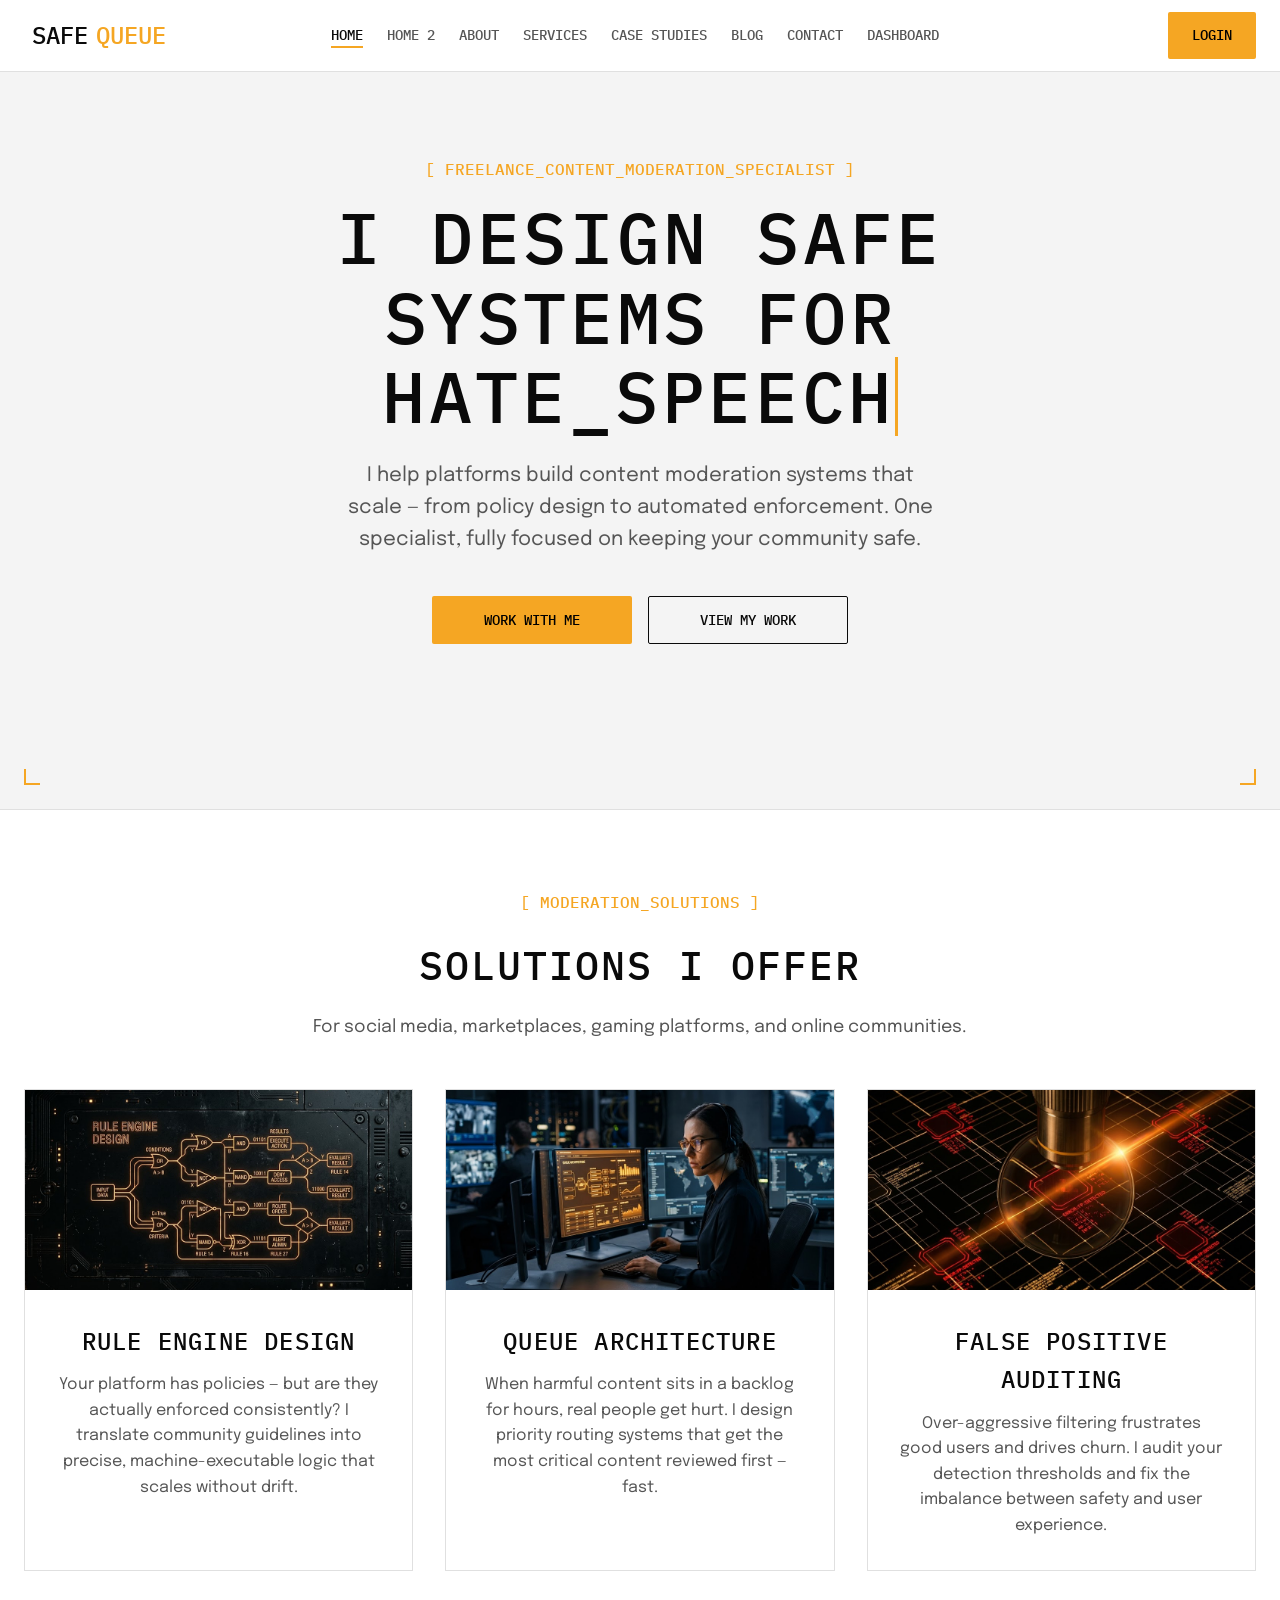
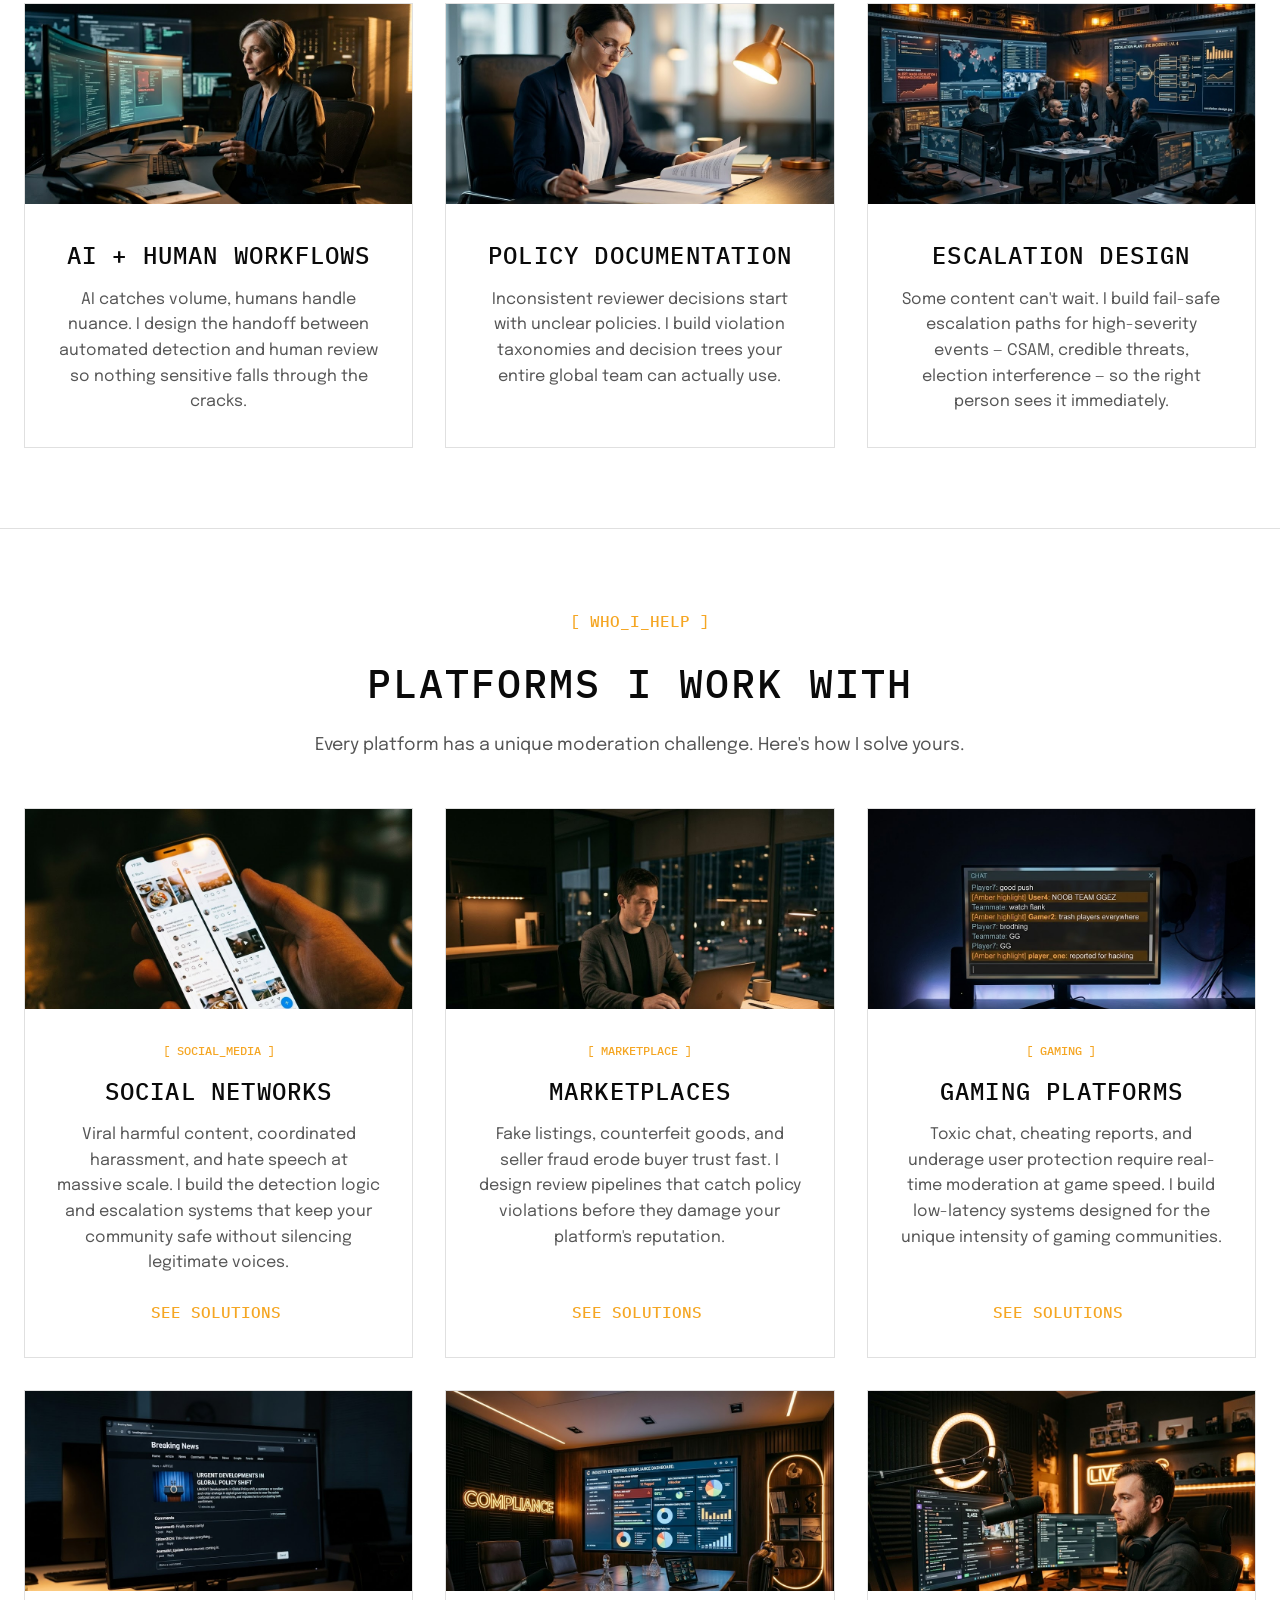
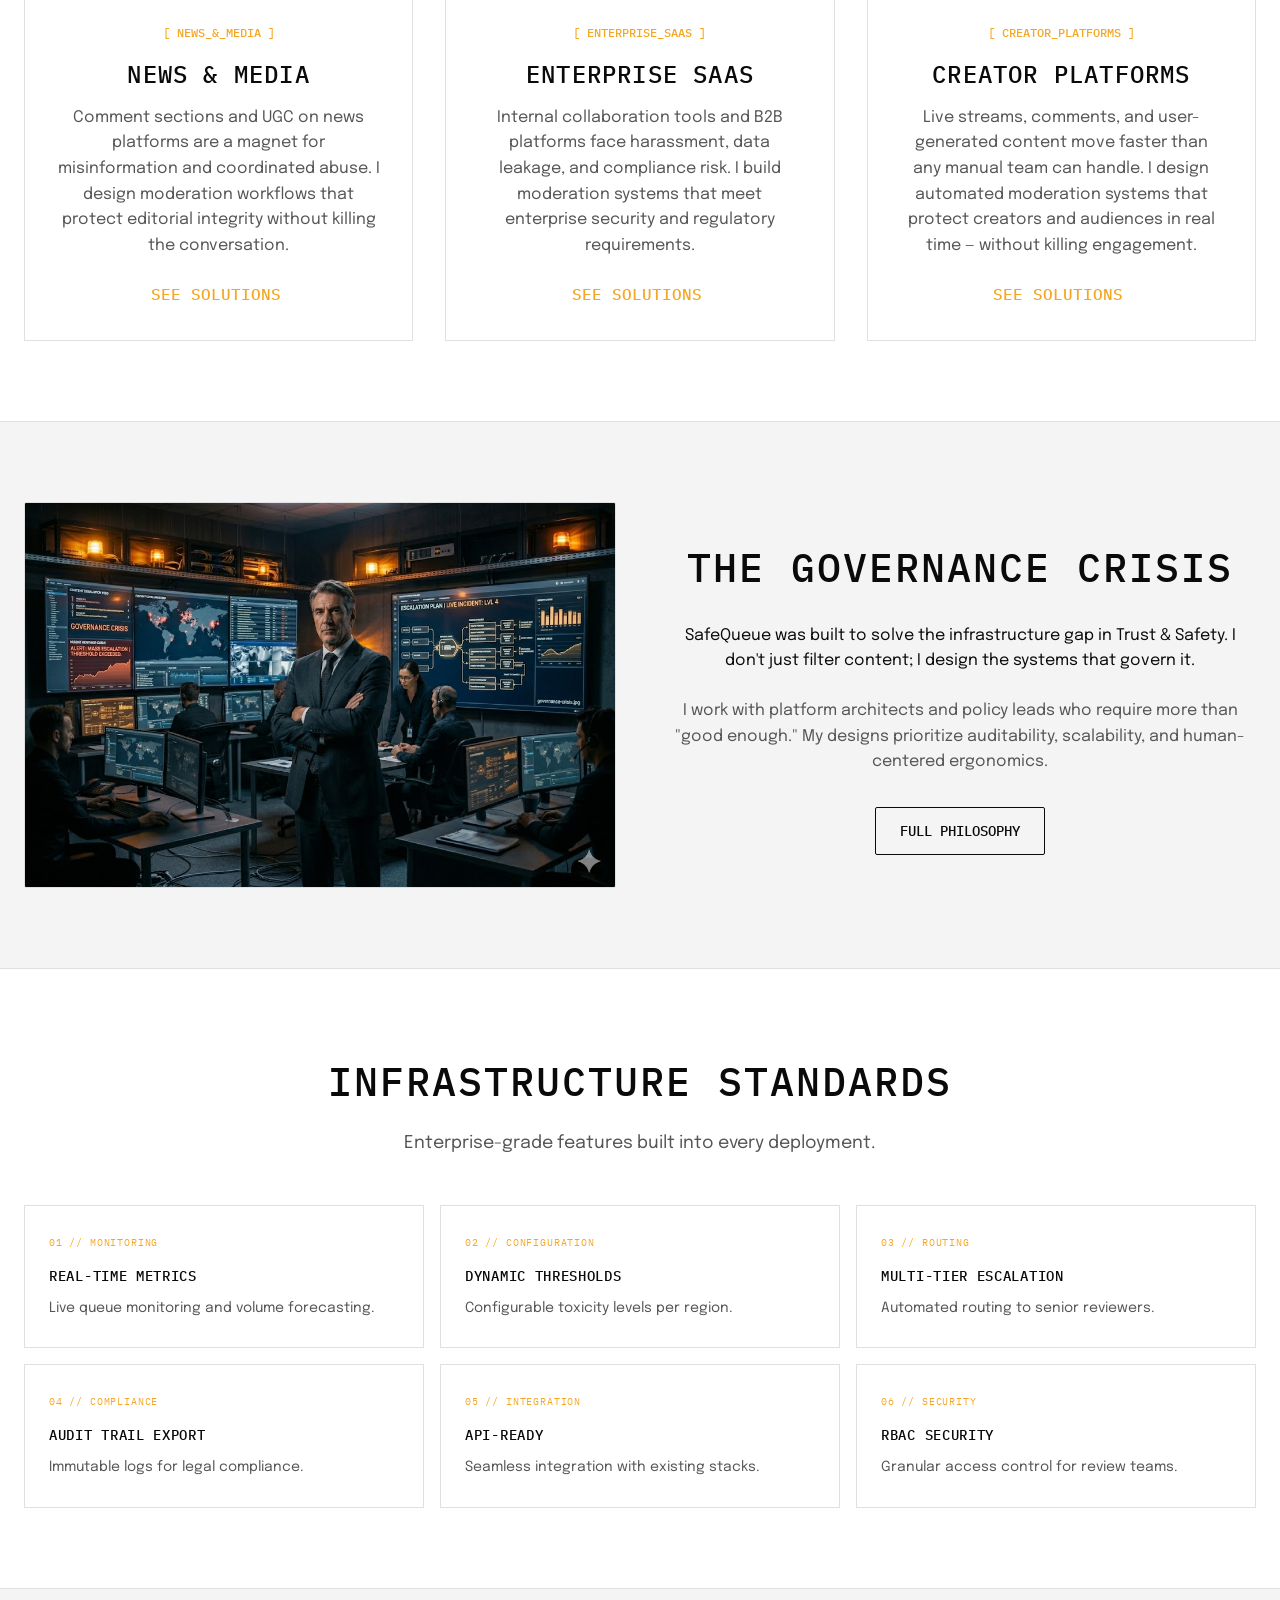
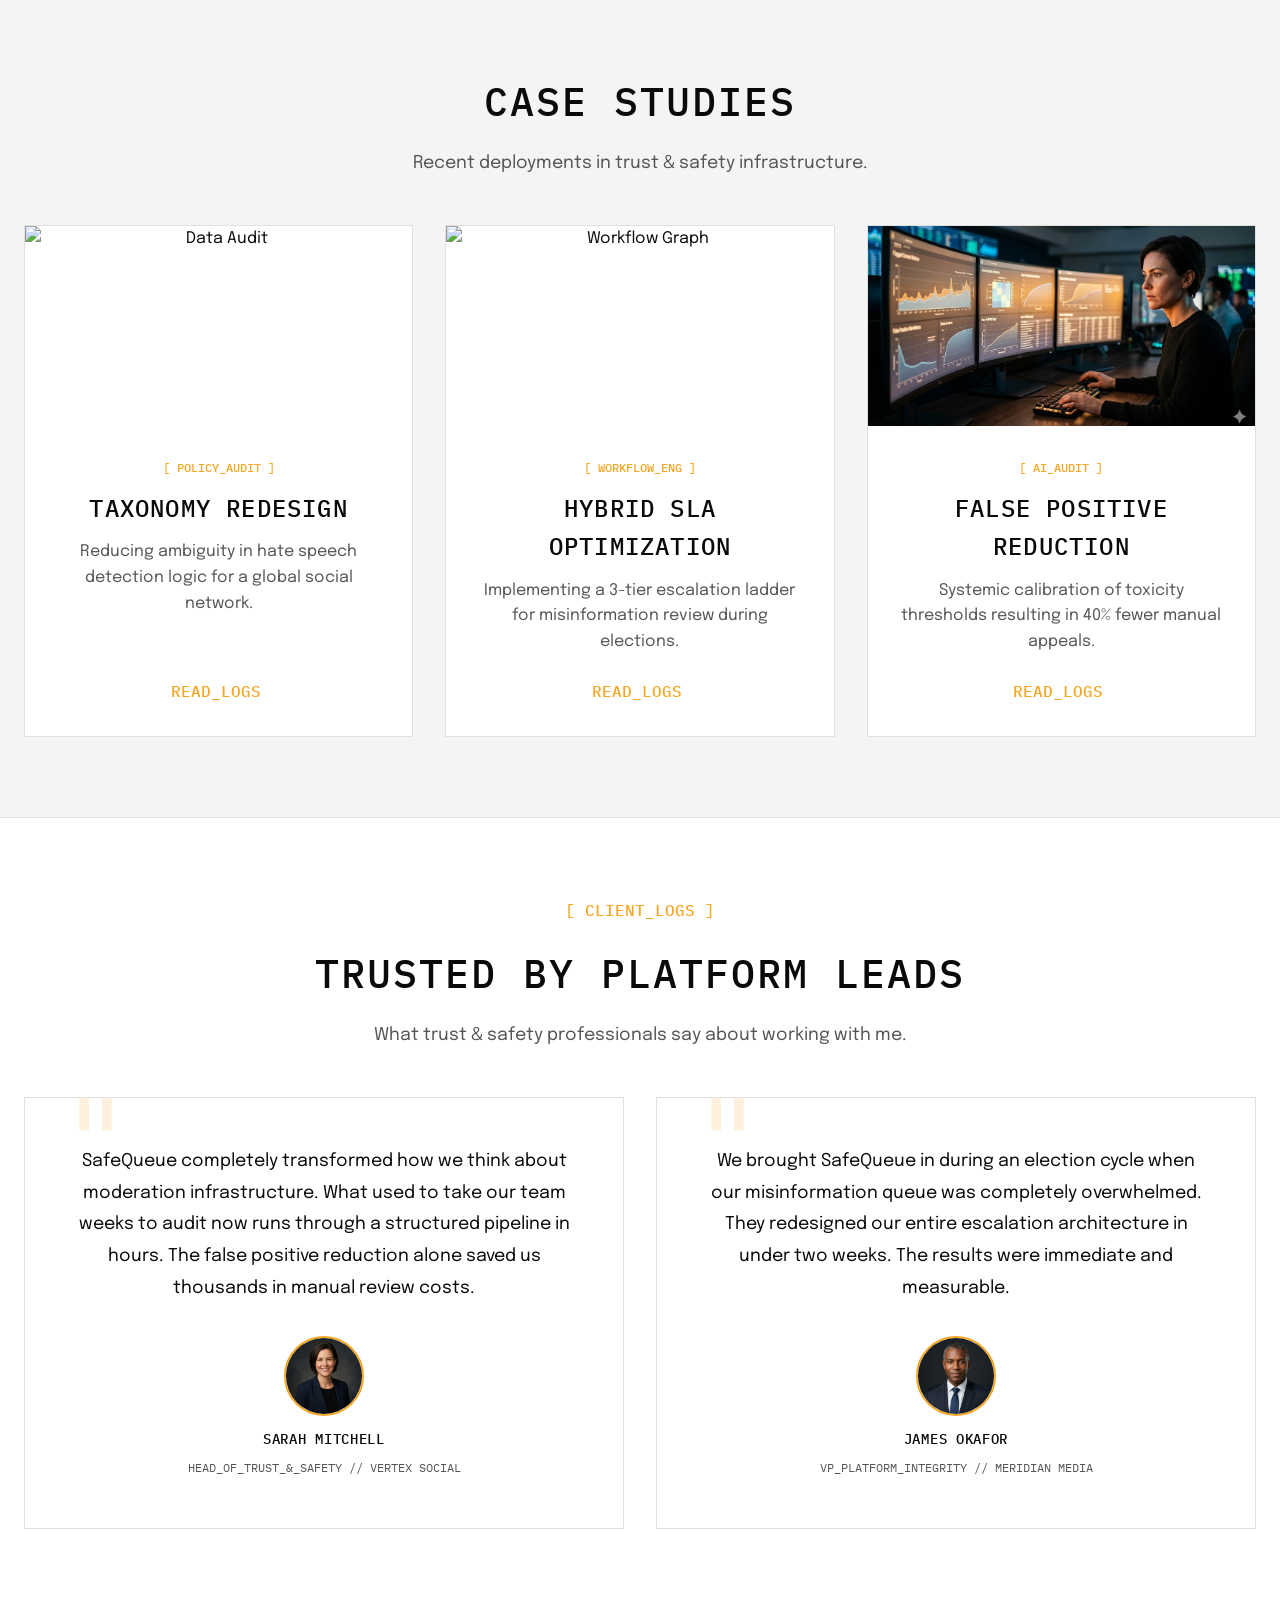
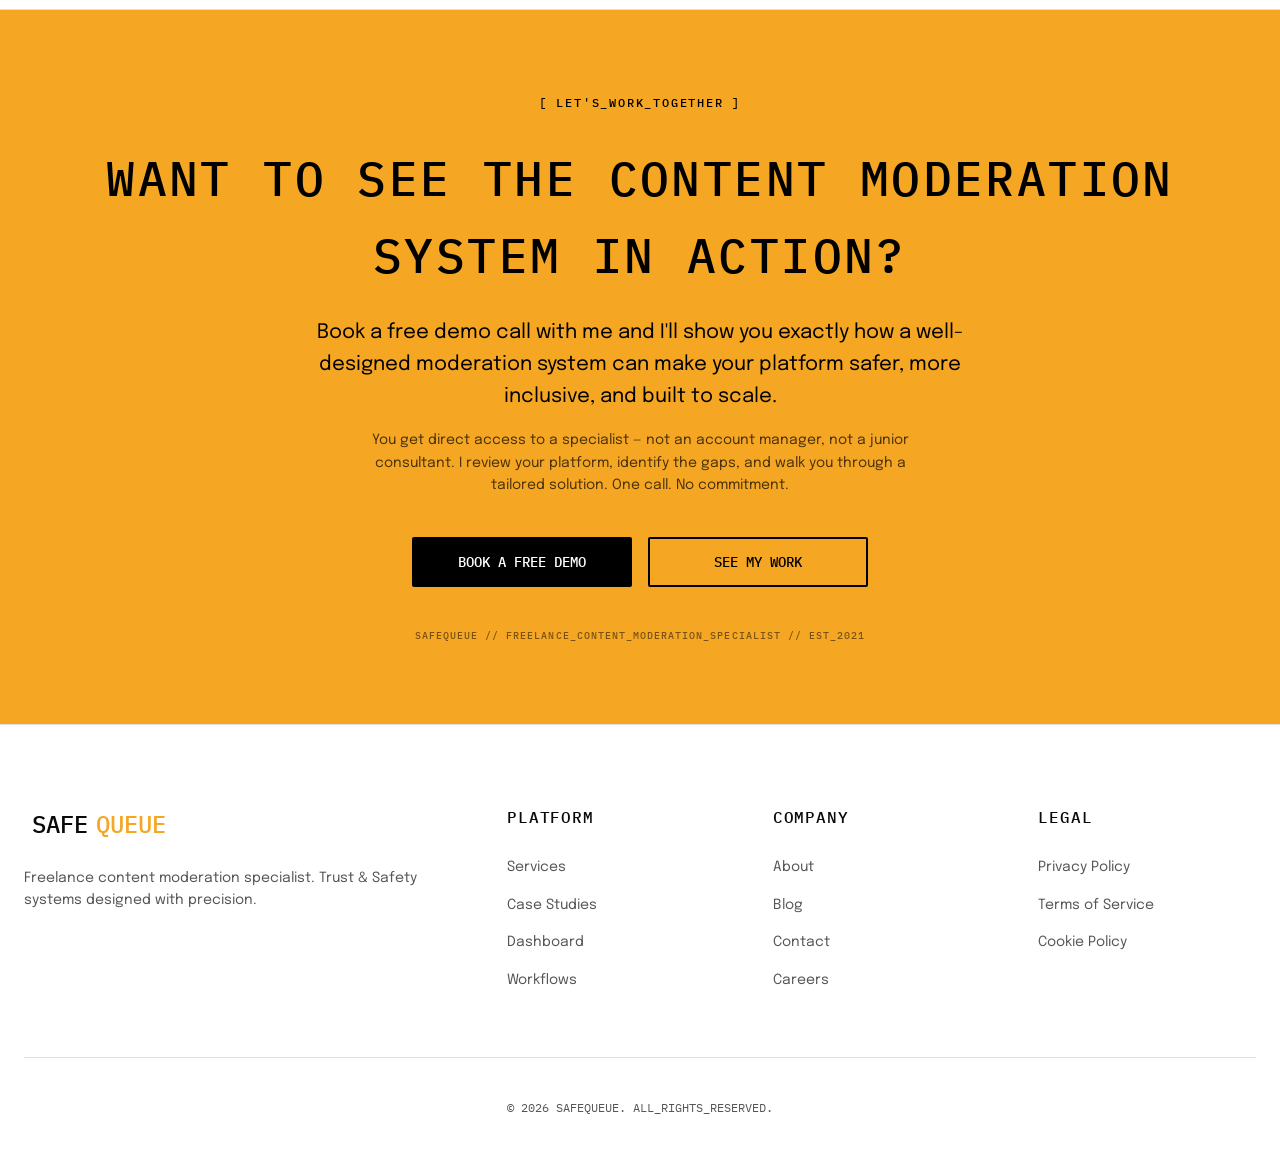
==== commit 865b9245: "client1" ====
--- a/index.html
+++ b/index.html
@@ -533,9 +533,9 @@
                     your platform, identify the gaps, and walk you through a tailored solution. One call. No commitment.
                 </p>
                 <div style="display: flex; gap: 16px; flex-wrap: wrap; justify-content: center;">
-                    <a href="contact.html" class="btn cta-btn">Book a Free Demo</a>
+                    <a href="contact.html" class="btn cta-btn" style="width: 220px;">Book a Free Demo</a>
                     <a href="case-studies.html" class="btn"
-                        style="background-color: transparent; border: 2px solid #000; color: #000; transition: background-color 0.3s ease, color 0.3s ease;"
+                        style="width: 220px; background-color: transparent; border: 2px solid #000; color: #000; transition: background-color 0.3s ease, color 0.3s ease;"
                         onmouseover="this.style.backgroundColor='#000'; this.style.color='#fff';"
                         onmouseout="this.style.backgroundColor='transparent'; this.style.color='#000';">See My Work</a>
                 </div>
